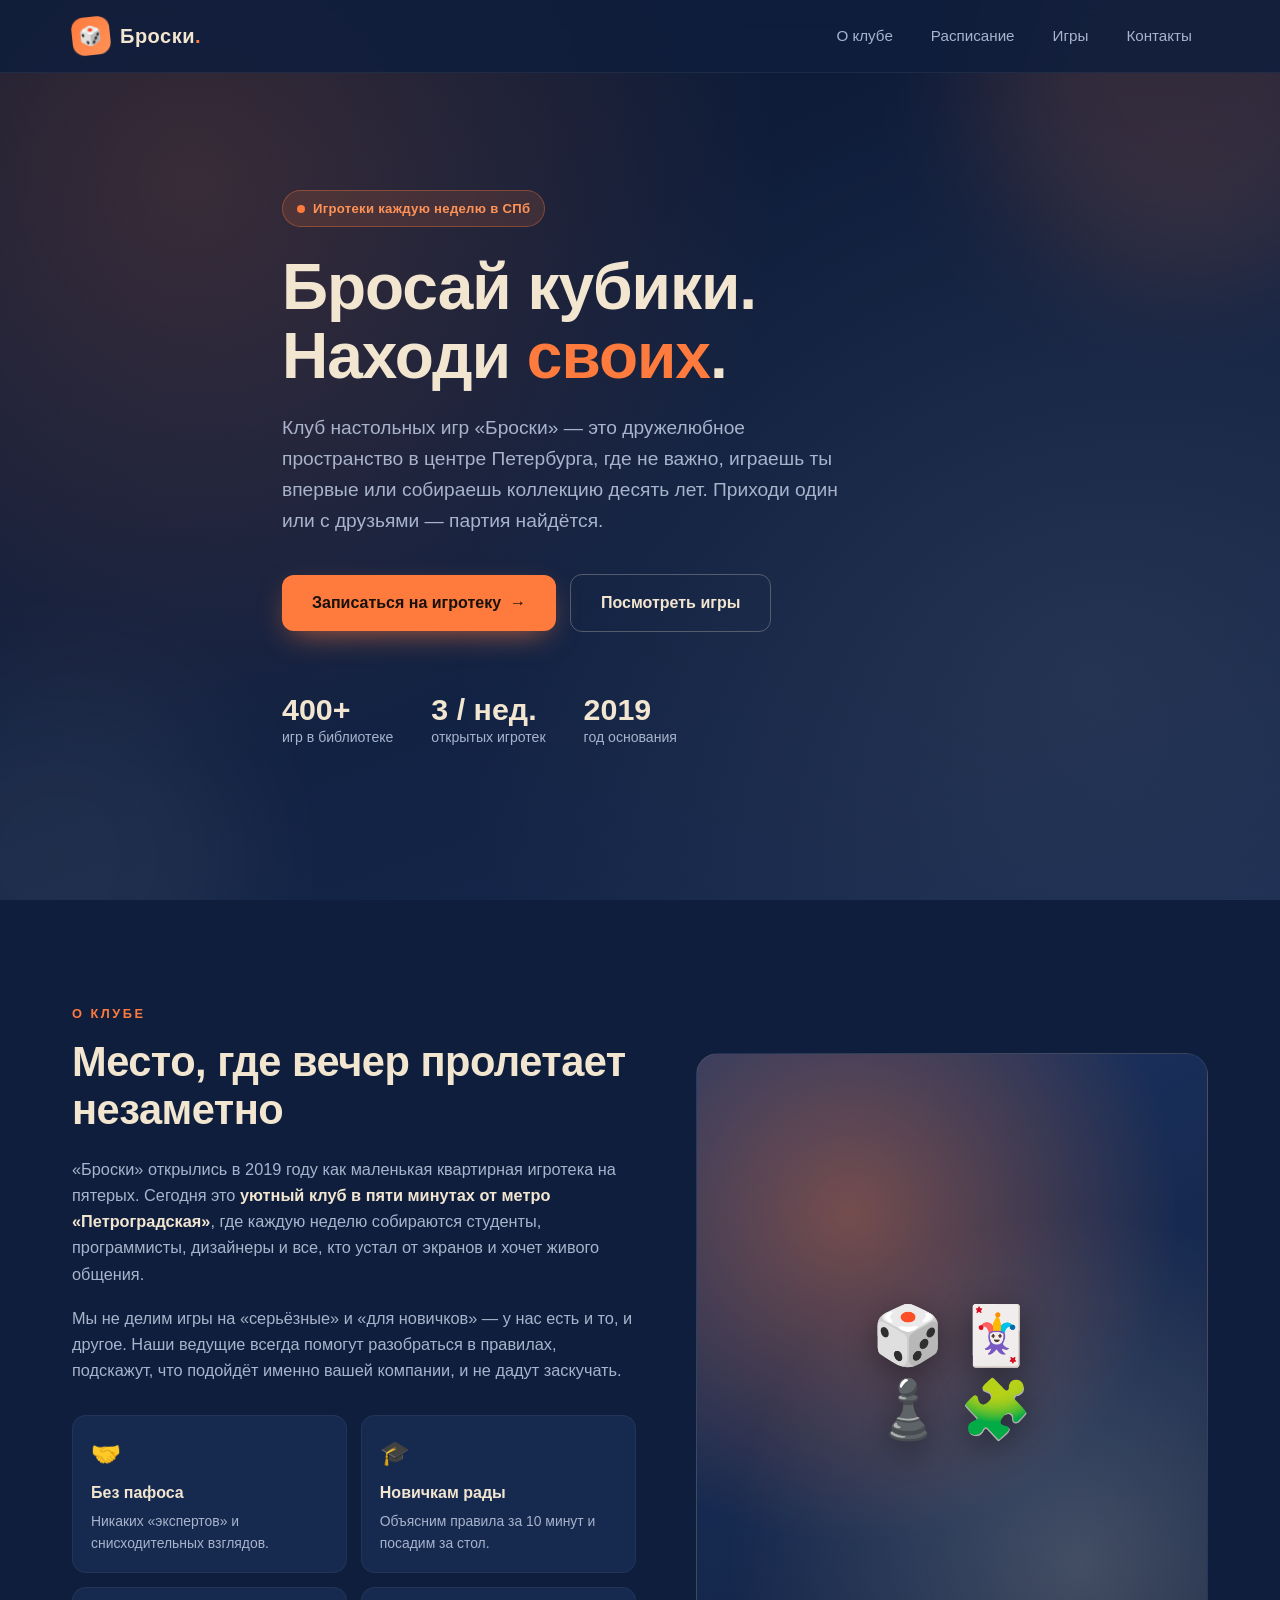
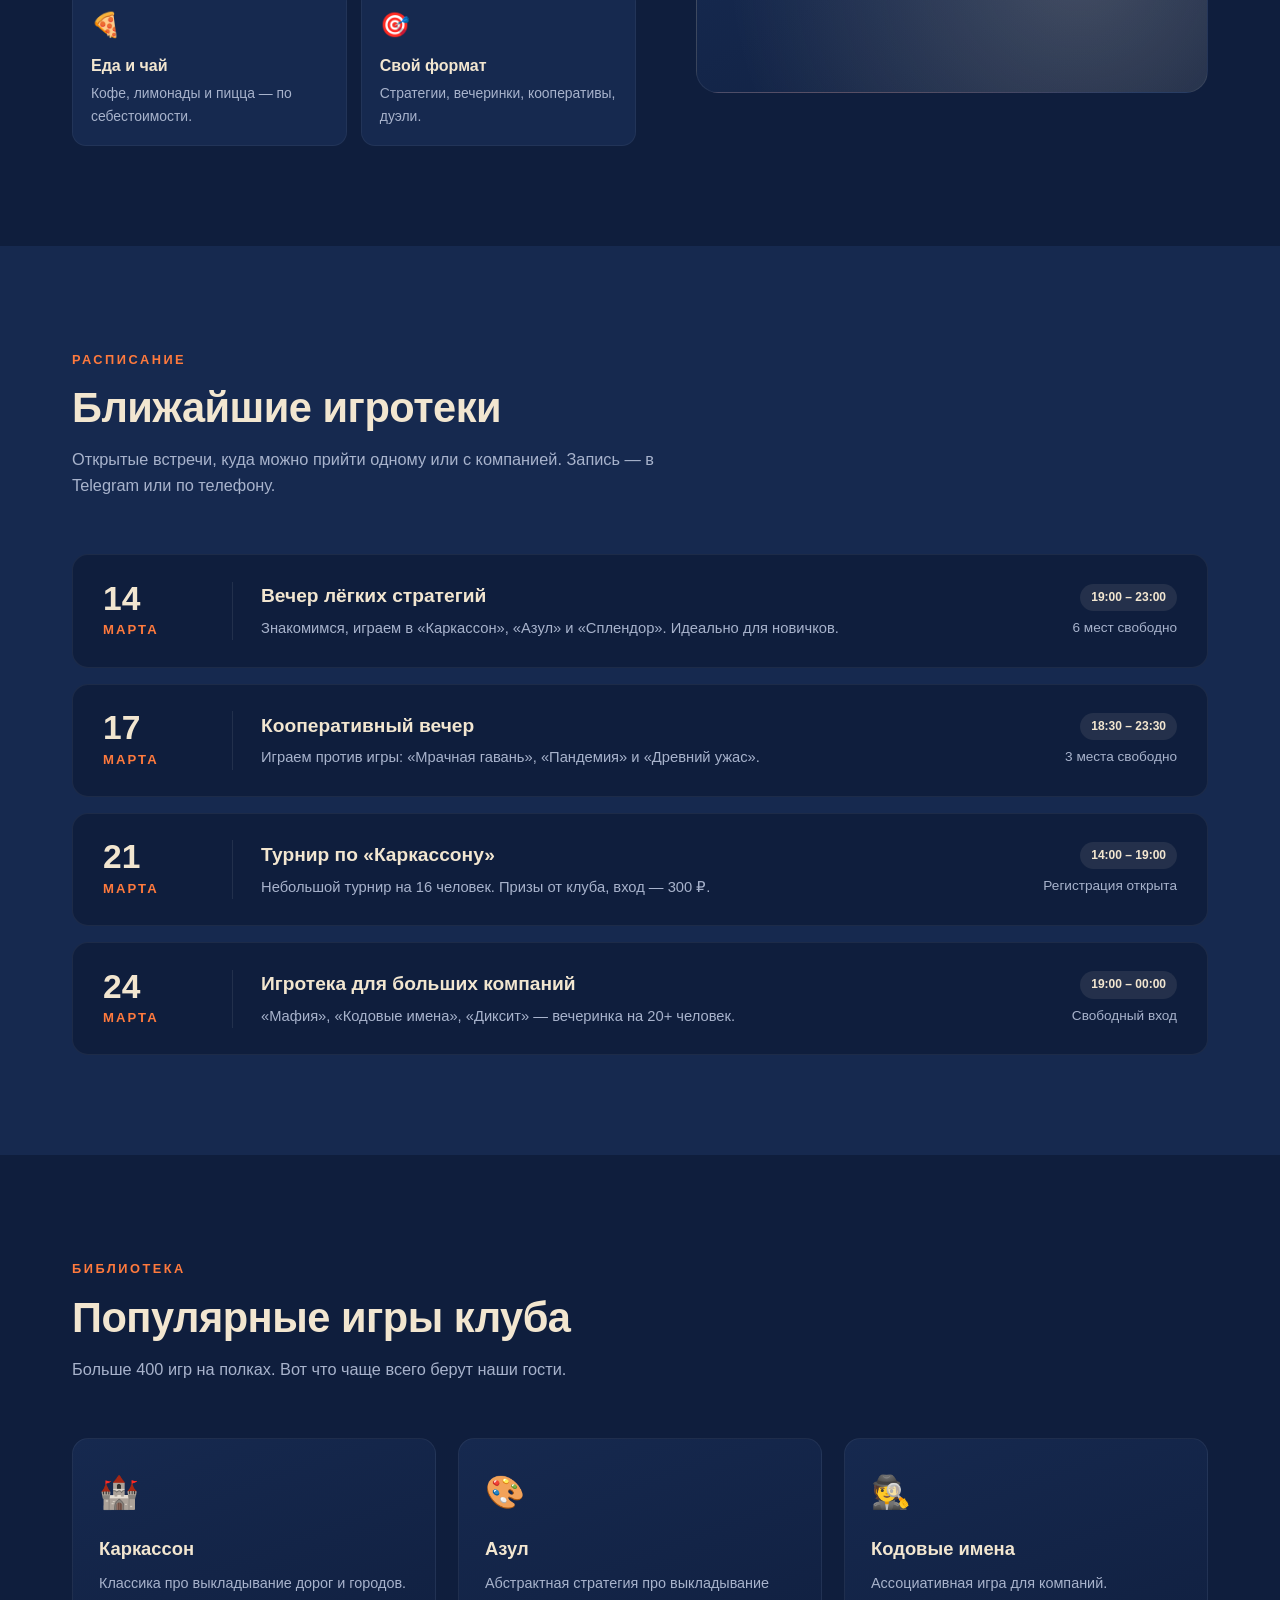
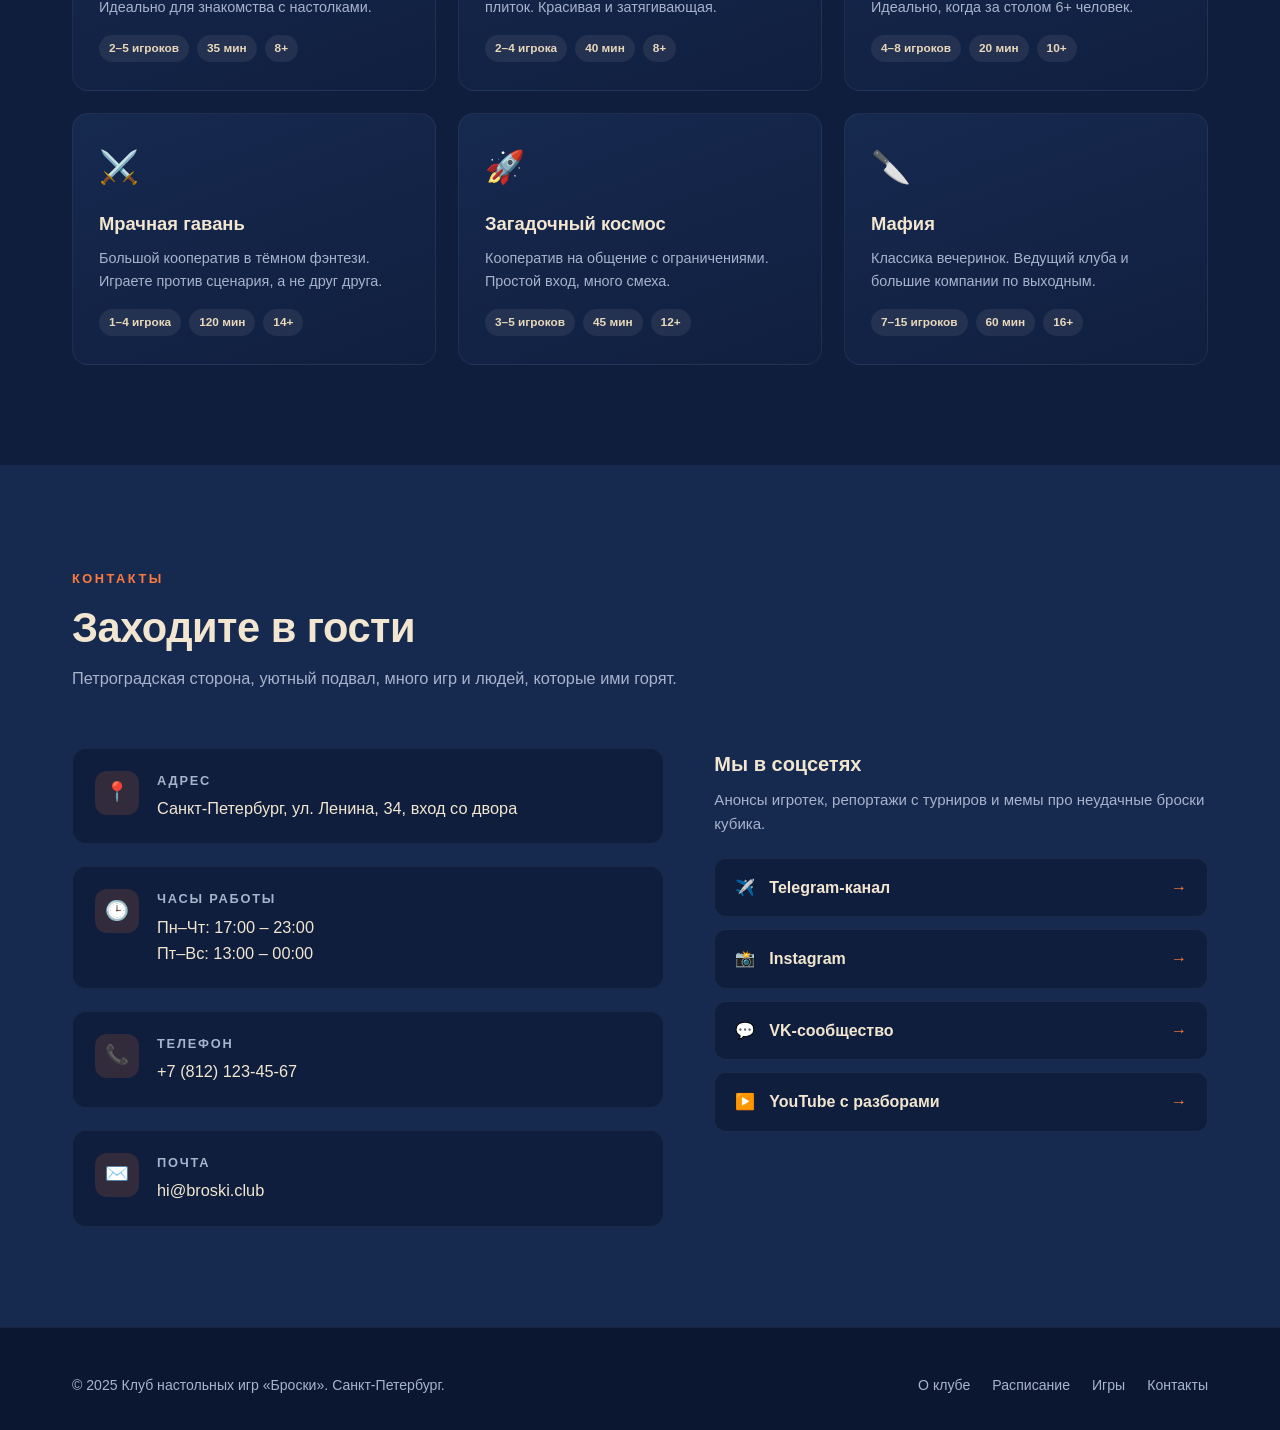
==== index.html @ 831e082e "main" ====
<!DOCTYPE html>
<html lang="ru">
<head>
<meta charset="UTF-8">
<meta name="viewport" content="width=device-width, initial-scale=1.0">
<title>Броски — клуб настольных игр в Санкт-Петербурге</title>
<style>
  /* ============ ПЕРЕМЕННЫЕ И БАЗА ============ */
  :root {
    --navy: #0f1e3d;
    --navy-2: #16294f;
    --navy-3: #1d3563;
    --sand: #f2e6d0;
    --sand-2: #e8d8bb;
    --orange: #ff7a3d;
    --orange-2: #ff9257;
    --text: #e8eefc;
    --text-dim: #a8b3cc;
    --radius: 16px;
    --max: 1180px;
  }

  * { box-sizing: border-box; margin: 0; padding: 0; }

  html { scroll-behavior: smooth; scroll-padding-top: 80px; }

  body {
    font-family: -apple-system, BlinkMacSystemFont, "Segoe UI", Roboto, "Helvetica Neue", Arial, sans-serif;
    background: var(--navy);
    color: var(--text);
    line-height: 1.6;
    -webkit-font-smoothing: antialiased;
    overflow-x: hidden;
  }

  img, svg { max-width: 100%; display: block; }

  a { color: inherit; text-decoration: none; }

  ul { list-style: none; }

  .container {
    width: 100%;
    max-width: var(--max);
    margin: 0 auto;
    padding: 0 22px;
  }

  /* ============ HEADER ============ */
  header.site-header {
    position: fixed;
    top: 0; left: 0; right: 0;
    z-index: 100;
    background: rgba(15, 30, 61, 0.85);
    backdrop-filter: blur(14px);
    -webkit-backdrop-filter: blur(14px);
    border-bottom: 1px solid rgba(255, 255, 255, 0.06);
  }

  .nav-wrap {
    display: flex;
    align-items: center;
    justify-content: space-between;
    height: 72px;
  }

  .logo {
    display: flex;
    align-items: center;
    gap: 10px;
    font-weight: 800;
    font-size: 1.25rem;
    letter-spacing: 0.5px;
  }

  .logo-mark {
    width: 38px; height: 38px;
    display: grid;
    place-items: center;
    border-radius: 12px;
    background: linear-gradient(135deg, var(--orange), var(--orange-2));
    color: var(--navy);
    font-size: 1.15rem;
    font-weight: 900;
    transform: rotate(-6deg);
    transition: transform .3s ease;
  }

  .logo:hover .logo-mark { transform: rotate(6deg) scale(1.05); }

  .logo-text { color: var(--sand); }
  .logo-text span { color: var(--orange); }

  nav.main-nav ul {
    display: flex;
    gap: 6px;
    align-items: center;
  }

  nav.main-nav a {
    display: inline-block;
    padding: 9px 16px;
    border-radius: 10px;
    font-size: 0.95rem;
    color: var(--text-dim);
    font-weight: 500;
    transition: color .25s, background .25s;
  }

  nav.main-nav a:hover {
    color: var(--sand);
    background: rgba(255, 255, 255, 0.06);
  }

  /* ============ HERO ============ */
  .hero {
    position: relative;
    min-height: 100vh;
    display: flex;
    align-items: center;
    padding: 120px 0 80px;
    overflow: hidden;
    background:
      radial-gradient(circle at 15% 20%, rgba(255, 122, 61, 0.18), transparent 45%),
      radial-gradient(circle at 85% 75%, rgba(242, 230, 208, 0.08), transparent 50%),
      linear-gradient(160deg, #0c1832 0%, #0f1e3d 45%, #16294f 100%);
  }

  .hero::before,
  .hero::after {
    content: "";
    position: absolute;
    border-radius: 50%;
    filter: blur(60px);
    opacity: 0.35;
    pointer-events: none;
  }
  .hero::before {
    width: 420px; height: 420px;
    background: var(--orange);
    top: -140px; right: -120px;
    opacity: 0.14;
  }
  .hero::after {
    width: 360px; height: 360px;
    background: var(--sand);
    bottom: -140px; left: -120px;
    opacity: 0.06;
  }

  .hero-inner {
    position: relative;
    z-index: 2;
    max-width: 760px;
  }

  .badge {
    display: inline-flex;
    align-items: center;
    gap: 8px;
    padding: 7px 14px;
    border-radius: 999px;
    background: rgba(255, 122, 61, 0.14);
    border: 1px solid rgba(255, 122, 61, 0.35);
    color: var(--orange-2);
    font-size: 0.82rem;
    font-weight: 600;
    letter-spacing: 0.3px;
    margin-bottom: 26px;
  }

  .badge .dot {
    width: 8px; height: 8px;
    border-radius: 50%;
    background: var(--orange);
    animation: pulse 2s infinite ease-in-out;
  }

  @keyframes pulse {
    0%, 100% { transform: scale(1); opacity: 1; }
    50% { transform: scale(1.5); opacity: 0.5; }
  }

  .hero h1 {
    font-size: clamp(2.1rem, 6vw, 4rem);
    line-height: 1.08;
    letter-spacing: -1px;
    font-weight: 800;
    color: var(--sand);
    margin-bottom: 22px;
  }

  .hero h1 .accent {
    color: var(--orange);
    position: relative;
    white-space: nowrap;
  }

  .hero p.lead {
    font-size: clamp(1rem, 2.2vw, 1.2rem);
    color: var(--text-dim);
    max-width: 560px;
    margin-bottom: 38px;
  }

  .hero-actions {
    display: flex;
    flex-wrap: wrap;
    gap: 14px;
    align-items: center;
  }

  .btn {
    display: inline-flex;
    align-items: center;
    gap: 9px;
    padding: 15px 30px;
    border-radius: 12px;
    font-weight: 700;
    font-size: 1rem;
    cursor: pointer;
    border: none;
    transition: transform .25s ease, box-shadow .25s ease, background .25s ease, color .25s ease;
    will-change: transform;
  }

  .btn-primary {
    background: var(--orange);
    color: #17110a;
    box-shadow: 0 10px 30px -10px rgba(255, 122, 61, 0.7);
  }

  .btn-primary:hover {
    background: var(--orange-2);
    transform: translateY(-3px);
    box-shadow: 0 18px 34px -12px rgba(255, 122, 61, 0.85);
  }

  .btn-primary:active { transform: translateY(-1px); }

  .btn-ghost {
    background: transparent;
    color: var(--sand);
    border: 1px solid rgba(242, 230, 208, 0.28);
  }

  .btn-ghost:hover {
    background: rgba(242, 230, 208, 0.1);
    border-color: var(--sand);
    transform: translateY(-3px);
  }

  .hero-stats {
    display: flex;
    flex-wrap: wrap;
    gap: 38px;
    margin-top: 62px;
  }

  .hero-stats .stat b {
    display: block;
    font-size: 1.9rem;
    font-weight: 800;
    color: var(--sand);
    line-height: 1;
  }

  .hero-stats .stat span {
    font-size: 0.88rem;
    color: var(--text-dim);
  }

  /* ============ ОБЩИЕ СЕКЦИИ ============ */
  section { padding: 100px 0; position: relative; }

  .section-head {
    max-width: 640px;
    margin-bottom: 56px;
  }

  .section-tag {
    display: inline-block;
    font-size: 0.8rem;
    letter-spacing: 2.5px;
    text-transform: uppercase;
    color: var(--orange);
    font-weight: 700;
    margin-bottom: 14px;
  }

  .section-head h2 {
    font-size: clamp(1.7rem, 4vw, 2.6rem);
    font-weight: 800;
    letter-spacing: -0.5px;
    color: var(--sand);
    line-height: 1.15;
    margin-bottom: 14px;
  }

  .section-head p {
    color: var(--text-dim);
    font-size: 1.02rem;
  }

  /* ============ О КЛУБЕ ============ */
  .about { background: var(--navy); }

  .about-grid {
    display: grid;
    grid-template-columns: 1.1fr 1fr;
    gap: 60px;
    align-items: center;
  }

  .about-text p {
    color: var(--text-dim);
    margin-bottom: 18px;
    font-size: 1.02rem;
  }

  .about-text p strong { color: var(--sand); font-weight: 700; }

  .values {
    display: grid;
    grid-template-columns: repeat(2, 1fr);
    gap: 14px;
    margin-top: 32px;
  }

  .value {
    padding: 18px;
    border-radius: 14px;
    background: var(--navy-2);
    border: 1px solid rgba(255, 255, 255, 0.05);
    transition: transform .3s ease, border-color .3s ease;
  }

  .value:hover {
    transform: translateY(-4px);
    border-color: rgba(255, 122, 61, 0.4);
  }

  .value .emoji { font-size: 1.5rem; margin-bottom: 8px; }
  .value h3 { font-size: 1rem; color: var(--sand); margin-bottom: 4px; }
  .value p { font-size: 0.87rem; color: var(--text-dim); margin: 0; }

  .about-visual {
    position: relative;
    aspect-ratio: 4 / 5;
    border-radius: 22px;
    background:
      radial-gradient(circle at 30% 25%, rgba(255, 122, 61, 0.4), transparent 55%),
      radial-gradient(circle at 75% 80%, rgba(242, 230, 208, 0.22), transparent 55%),
      linear-gradient(150deg, #1d3563, #0f1e3d);
    border: 1px solid rgba(255, 255, 255, 0.07);
    overflow: hidden;
    display: grid;
    place-items: center;
  }

  .about-visual .dice {
    display: grid;
    grid-template-columns: repeat(2, 1fr);
    gap: 16px;
    font-size: 3.6rem;
    line-height: 1;
  }

  .about-visual .dice span {
    display: block;
    filter: drop-shadow(0 8px 16px rgba(0, 0, 0, 0.4));
    animation: float 4s ease-in-out infinite;
  }
  .about-visual .dice span:nth-child(2) { animation-delay: .6s; }
  .about-visual .dice span:nth-child(3) { animation-delay: 1.2s; }
  .about-visual .dice span:nth-child(4) { animation-delay: 1.8s; }

  @keyframes float {
    0%, 100% { transform: translateY(0) rotate(0deg); }
    50% { transform: translateY(-12px) rotate(6deg); }
  }

  /* ============ РАСПИСАНИЕ ============ */
  .schedule { background: var(--navy-2); }

  .schedule-list {
    display: grid;
    gap: 16px;
  }

  .event {
    display: grid;
    grid-template-columns: 130px 1fr auto;
    gap: 28px;
    align-items: center;
    padding: 26px 30px;
    border-radius: var(--radius);
    background: var(--navy);
    border: 1px solid rgba(255, 255, 255, 0.06);
    transition: transform .3s ease, border-color .3s ease, background .3s ease;
    position: relative;
    overflow: hidden;
  }

  .event::before {
    content: "";
    position: absolute;
    left: 0; top: 0; bottom: 0;
    width: 4px;
    background: var(--orange);
    transform: scaleY(0);
    transform-origin: top;
    transition: transform .35s ease;
  }

  .event:hover {
    transform: translateX(6px);
    border-color: rgba(255, 122, 61, 0.35);
    background: #132445;
  }

  .event:hover::before { transform: scaleY(1); }

  .event-date {
    text-align: left;
    border-right: 1px solid rgba(255, 255, 255, 0.08);
    padding-right: 20px;
  }

  .event-date .day {
    font-size: 2.1rem;
    font-weight: 800;
    color: var(--sand);
    line-height: 1;
  }

  .event-date .month {
    font-size: 0.82rem;
    color: var(--orange);
    text-transform: uppercase;
    letter-spacing: 2px;
    font-weight: 700;
    margin-top: 4px;
  }

  .event-info h3 {
    font-size: 1.2rem;
    color: var(--sand);
    margin-bottom: 5px;
  }

  .event-info p {
    color: var(--text-dim);
    font-size: 0.92rem;
  }

  .event-meta {
    display: flex;
    flex-direction: column;
    gap: 6px;
    align-items: flex-end;
    font-size: 0.85rem;
    color: var(--text-dim);
    white-space: nowrap;
  }

  .event-meta .tag {
    padding: 4px 11px;
    border-radius: 999px;
    background: rgba(242, 230, 208, 0.09);
    color: var(--sand);
    font-size: 0.75rem;
    font-weight: 600;
  }

  /* ============ ИГРЫ ============ */
  .games { background: var(--navy); }

  .games-grid {
    display: grid;
    grid-template-columns: repeat(3, 1fr);
    gap: 22px;
  }

  .game-card {
    padding: 28px 26px;
    border-radius: var(--radius);
    background: linear-gradient(160deg, var(--navy-2), #101f3f);
    border: 1px solid rgba(255, 255, 255, 0.06);
    transition: transform .35s ease, border-color .35s ease, box-shadow .35s ease;
    position: relative;
    overflow: hidden;
  }

  .game-card::after {
    content: "";
    position: absolute;
    top: -50%; right: -50%;
    width: 200px; height: 200px;
    background: radial-gradient(circle, rgba(255, 122, 61, 0.28), transparent 65%);
    opacity: 0;
    transition: opacity .4s ease;
    pointer-events: none;
  }

  .game-card:hover {
    transform: translateY(-8px);
    border-color: rgba(255, 122, 61, 0.35);
    box-shadow: 0 24px 50px -22px rgba(0, 0, 0, 0.75);
  }

  .game-card:hover::after { opacity: 1; }

  .game-icon {
    font-size: 2rem;
    margin-bottom: 16px;
    display: inline-block;
    transition: transform .35s ease;
  }

  .game-card:hover .game-icon { transform: scale(1.15) rotate(-8deg); }

  .game-card h3 {
    font-size: 1.15rem;
    color: var(--sand);
    margin-bottom: 9px;
  }

  .game-card p {
    font-size: 0.9rem;
    color: var(--text-dim);
    margin-bottom: 16px;
  }

  .game-card .meta {
    display: flex;
    gap: 8px;
    flex-wrap: wrap;
    font-size: 0.74rem;
  }

  .game-card .meta span {
    padding: 4px 10px;
    border-radius: 999px;
    background: rgba(242, 230, 208, 0.08);
    color: var(--sand-2);
    font-weight: 600;
  }

  /* ============ КОНТАКТЫ ============ */
  .contacts {
    background: var(--navy-2);
  }

  .contacts-grid {
    display: grid;
    grid-template-columns: 1.2fr 1fr;
    gap: 50px;
  }

  .contact-list {
    display: grid;
    gap: 22px;
  }

  .contact-item {
    display: flex;
    gap: 18px;
    align-items: flex-start;
    padding: 22px;
    border-radius: 14px;
    background: var(--navy);
    border: 1px solid rgba(255, 255, 255, 0.05);
    transition: transform .3s ease, border-color .3s ease;
  }

  .contact-item:hover {
    transform: translateY(-4px);
    border-color: rgba(255, 122, 61, 0.35);
  }

  .contact-icon {
    flex-shrink: 0;
    width: 44px; height: 44px;
    border-radius: 12px;
    display: grid;
    place-items: center;
    background: rgba(255, 122, 61, 0.14);
    color: var(--orange);
    font-size: 1.2rem;
  }

  .contact-item h3 {
    font-size: 0.8rem;
    text-transform: uppercase;
    letter-spacing: 1.8px;
    color: var(--text-dim);
    margin-bottom: 4px;
    font-weight: 700;
  }

  .contact-item p, .contact-item a {
    color: var(--sand);
    font-size: 1.02rem;
    font-weight: 500;
    transition: color .25s;
  }

  .contact-item a:hover { color: var(--orange); }

  .socials h3 {
    font-size: 1.25rem;
    color: var(--sand);
    margin-bottom: 8px;
  }

  .socials > p {
    color: var(--text-dim);
    font-size: 0.94rem;
    margin-bottom: 22px;
  }

  .social-links {
    display: grid;
    gap: 12px;
  }

  .social-link {
    display: flex;
    align-items: center;
    gap: 14px;
    padding: 16px 20px;
    border-radius: 12px;
    background: var(--navy);
    border: 1px solid rgba(255, 255, 255, 0.06);
    font-weight: 600;
    color: var(--sand);
    transition: transform .25s ease, border-color .25s ease, background .25s ease;
  }

  .social-link .arrow {
    margin-left: auto;
    color: var(--orange);
    transition: transform .25s ease;
  }

  .social-link:hover {
    background: var(--navy-3);
    border-color: rgba(255, 122, 61, 0.4);
    transform: translateX(5px);
  }

  .social-link:hover .arrow { transform: translateX(4px); }

  /* ============ FOOTER ============ */
  footer.site-footer {
    background: #0b1730;
    border-top: 1px solid rgba(255, 255, 255, 0.06);
    padding: 46px 0 34px;
  }

  .footer-inner {
    display: flex;
    flex-wrap: wrap;
    gap: 26px;
    align-items: center;
    justify-content: space-between;
  }

  .footer-inner p {
    color: var(--text-dim);
    font-size: 0.88rem;
  }

  .footer-links {
    display: flex;
    gap: 22px;
    flex-wrap: wrap;
  }

  .footer-links a {
    color: var(--text-dim);
    font-size: 0.88rem;
    transition: color .25s;
  }

  .footer-links a:hover { color: var(--orange); }

  /* ============ ВИДИМЫЙ ФОКУС ДЛЯ КЛАВИАТУРЫ ============ */
  a:focus-visible,
  button:focus-visible {
    outline: 3px solid var(--orange);
    outline-offset: 3px;
  }

  .btn-primary:focus-visible {
    outline: none;
    box-shadow:
      0 0 0 3px var(--navy),
      0 0 0 6px var(--sand),
      0 10px 30px -10px rgba(255, 122, 61, 0.7);
  }

  .btn-primary:focus-visible:hover {
    box-shadow:
      0 0 0 3px var(--navy),
      0 0 0 6px var(--sand),
      0 18px 34px -12px rgba(255, 122, 61, 0.85);
  }

  /* ============ АДАПТИВ ============ */
  @media (max-width: 900px) {
    .about-grid { grid-template-columns: 1fr; gap: 40px; }
    .about-visual { aspect-ratio: 16 / 10; }
    .contacts-grid { grid-template-columns: 1fr; gap: 40px; }
    .games-grid { grid-template-columns: repeat(2, 1fr); }
    .event { grid-template-columns: 100px 1fr; }
    .event-meta {
      grid-column: 1 / -1;
      flex-direction: row;
      align-items: center;
      justify-content: flex-start;
      padding-top: 8px;
      border-top: 1px solid rgba(255,255,255,0.06);
      margin-top: 6px;
    }
  }

  @media (max-width: 720px) {
    html { scroll-padding-top: 70px; }

    .nav-wrap { height: 64px; }
    .logo { font-size: 1.1rem; }
    .logo-mark { width: 34px; height: 34px; font-size: 1rem; }

    nav.main-nav {
      position: fixed;
      top: 64px; left: 0; right: 0;
      background: rgba(15, 30, 61, 0.98);
      backdrop-filter: blur(14px);
      border-bottom: 1px solid rgba(255, 255, 255, 0.08);
      max-height: 0;
      overflow: hidden;
      visibility: hidden;
      transition: max-height .35s ease, visibility 0s linear .35s;
    }

    nav.main-nav.open {
      max-height: 320px;
      visibility: visible;
      transition: max-height .35s ease, visibility 0s;
    }

    nav.main-nav ul {
      flex-direction: column;
      align-items: stretch;
      padding: 12px 18px 20px;
      gap: 4px;
    }

    nav.main-nav a {
      padding: 13px 16px;
      font-size: 1rem;
    }

    .burger {
      display: flex;
      flex-direction: column;
      gap: 5px;
      width: 42px; height: 42px;
      align-items: center;
      justify-content: center;
      border-radius: 10px;
      background: rgba(255, 255, 255, 0.06);
      cursor: pointer;
      border: none;
      padding: 0;
    }

    .burger span {
      display: block;
      width: 20px; height: 2px;
      background: var(--sand);
      border-radius: 2px;
      transition: transform .3s ease, opacity .3s ease;
    }

    .burger.active span:nth-child(1) { transform: translateY(7px) rotate(45deg); }
    .burger.active span:nth-child(2) { opacity: 0; }
    .burger.active span:nth-child(3) { transform: translateY(-7px) rotate(-45deg); }

    .hero { padding: 100px 0 60px; min-height: auto; }
    .hero-stats { gap: 26px; margin-top: 46px; }
    .hero-stats .stat b { font-size: 1.5rem; }

    section { padding: 70px 0; }

    .games-grid { grid-template-columns: 1fr; }

    .values { grid-template-columns: 1fr; }

    .event {
      grid-template-columns: 1fr;
      gap: 14px;
      padding: 22px;
    }
    .event-date {
      border-right: none;
      border-bottom: 1px solid rgba(255,255,255,0.08);
      padding: 0 0 12px;
      display: flex;
      align-items: baseline;
      gap: 10px;
    }
    .event-date .month { margin-top: 0; }

    .btn { padding: 14px 24px; font-size: 0.95rem; width: 100%; justify-content: center; }
    .hero-actions { flex-direction: column; align-items: stretch; }

    .footer-inner { flex-direction: column; align-items: flex-start; }
  }

  @media (min-width: 721px) {
    .burger { display: none; }
  }

  @media (max-width: 420px) {
    .about-visual .dice { font-size: 2.6rem; gap: 10px; }
  }

  /* Уважение к настройкам пользователя */
  @media (prefers-reduced-motion: reduce) {
    html { scroll-behavior: auto; }
    * { animation: none !important; transition: none !important; }
  }
</style>
</head>
<body>

<!-- ============ HEADER ============ -->
<header class="site-header">
  <div class="container nav-wrap">
    <a href="#top" class="logo" aria-label="Броски — на главную">
      <span class="logo-mark" aria-hidden="true">🎲</span>
      <span class="logo-text">Броски<span>.</span></span>
    </a>

    <nav class="main-nav" id="mainNav" aria-label="Основная навигация" aria-hidden="false">
      <ul>
        <li><a href="#about">О клубе</a></li>
        <li><a href="#schedule">Расписание</a></li>
        <li><a href="#games">Игры</a></li>
        <li><a href="#contacts">Контакты</a></li>
      </ul>
    </nav>

    <button class="burger" id="burger" aria-label="Открыть меню" aria-expanded="false" aria-controls="mainNav">
      <span></span><span></span><span></span>
    </button>
  </div>
</header>

<main id="top">

  <!-- ============ HERO ============ -->
  <section class="hero">
    <div class="container hero-inner">
      <span class="badge">
        <span class="dot" aria-hidden="true"></span>
        Игротеки каждую неделю в СПб
      </span>

      <h1>Бросай кубики. <br>Находи <span class="accent">своих</span>.</h1>

      <p class="lead">
        Клуб настольных игр «Броски» — это дружелюбное пространство в центре Петербурга,
        где не важно, играешь ты впервые или собираешь коллекцию десять лет.
        Приходи один или с друзьями — партия найдётся.
      </p>

      <div class="hero-actions">
        <a href="#schedule" class="btn btn-primary">
          Записаться на игротеку
          <span aria-hidden="true">→</span>
        </a>
        <a href="#games" class="btn btn-ghost">Посмотреть игры</a>
      </div>

      <div class="hero-stats">
        <div class="stat">
          <b>400+</b>
          <span>игр в библиотеке</span>
        </div>
        <div class="stat">
          <b>3 / нед.</b>
          <span>открытых игротек</span>
        </div>
        <div class="stat">
          <b>2019</b>
          <span>год основания</span>
        </div>
      </div>
    </div>
  </section>

  <!-- ============ О КЛУБЕ ============ -->
  <section class="about" id="about">
    <div class="container">
      <div class="about-grid">
        <div class="about-text">
          <div class="section-head" style="margin-bottom: 22px;">
            <span class="section-tag">О клубе</span>
            <h2>Место, где вечер пролетает незаметно</h2>
          </div>

          <p>
            «Броски» открылись в 2019 году как маленькая квартирная игротека на пятерых.
            Сегодня это <strong>уютный клуб в пяти минутах от метро «Петроградская»</strong>,
            где каждую неделю собираются студенты, программисты, дизайнеры и все, кто
            устал от экранов и хочет живого общения.
          </p>
          <p>
            Мы не делим игры на «серьёзные» и «для новичков» — у нас есть и то, и другое.
            Наши ведущие всегда помогут разобраться в правилах, подскажут, что подойдёт
            именно вашей компании, и не дадут заскучать.
          </p>

          <div class="values">
            <div class="value">
              <div class="emoji" aria-hidden="true">🤝</div>
              <h3>Без пафоса</h3>
              <p>Никаких «экспертов» и снисходительных взглядов.</p>
            </div>
            <div class="value">
              <div class="emoji" aria-hidden="true">🎓</div>
              <h3>Новичкам рады</h3>
              <p>Объясним правила за 10 минут и посадим за стол.</p>
            </div>
            <div class="value">
              <div class="emoji" aria-hidden="true">🍕</div>
              <h3>Еда и чай</h3>
              <p>Кофе, лимонады и пицца — по себестоимости.</p>
            </div>
            <div class="value">
              <div class="emoji" aria-hidden="true">🎯</div>
              <h3>Свой формат</h3>
              <p>Стратегии, вечеринки, кооперативы, дуэли.</p>
            </div>
          </div>
        </div>

        <div class="about-visual" aria-hidden="true">
          <div class="dice">
            <span>🎲</span>
            <span>🃏</span>
            <span>♟️</span>
            <span>🧩</span>
          </div>
        </div>
      </div>
    </div>
  </section>

  <!-- ============ РАСПИСАНИЕ ============ -->
  <section class="schedule" id="schedule">
    <div class="container">
      <div class="section-head">
        <span class="section-tag">Расписание</span>
        <h2>Ближайшие игротеки</h2>
        <p>Открытые встречи, куда можно прийти одному или с компанией. Запись — в Telegram или по телефону.</p>
      </div>

      <div class="schedule-list">
        <article class="event">
          <div class="event-date">
            <div class="day">14</div>
            <div class="month">Марта</div>
          </div>
          <div class="event-info">
            <h3>Вечер лёгких стратегий</h3>
            <p>Знакомимся, играем в «Каркассон», «Азул» и «Сплендор». Идеально для новичков.</p>
          </div>
          <div class="event-meta">
            <span class="tag">19:00 – 23:00</span>
            <span>6 мест свободно</span>
          </div>
        </article>

        <article class="event">
          <div class="event-date">
            <div class="day">17</div>
            <div class="month">Марта</div>
          </div>
          <div class="event-info">
            <h3>Кооперативный вечер</h3>
            <p>Играем против игры: «Мрачная гавань», «Пандемия» и «Древний ужас».</p>
          </div>
          <div class="event-meta">
            <span class="tag">18:30 – 23:30</span>
            <span>3 места свободно</span>
          </div>
        </article>

        <article class="event">
          <div class="event-date">
            <div class="day">21</div>
            <div class="month">Марта</div>
          </div>
          <div class="event-info">
            <h3>Турнир по «Каркассону»</h3>
            <p>Небольшой турнир на 16 человек. Призы от клуба, вход — 300 ₽.</p>
          </div>
          <div class="event-meta">
            <span class="tag">14:00 – 19:00</span>
            <span>Регистрация открыта</span>
          </div>
        </article>

        <article class="event">
          <div class="event-date">
            <div class="day">24</div>
            <div class="month">Марта</div>
          </div>
          <div class="event-info">
            <h3>Игротека для больших компаний</h3>
            <p>«Мафия», «Кодовые имена», «Диксит» — вечеринка на 20+ человек.</p>
          </div>
          <div class="event-meta">
            <span class="tag">19:00 – 00:00</span>
            <span>Свободный вход</span>
          </div>
        </article>
      </div>
    </div>
  </section>

  <!-- ============ ИГРЫ ============ -->
  <section class="games" id="games">
    <div class="container">
      <div class="section-head">
        <span class="section-tag">Библиотека</span>
        <h2>Популярные игры клуба</h2>
        <p>Больше 400 игр на полках. Вот что чаще всего берут наши гости.</p>
      </div>

      <div class="games-grid">
        <article class="game-card">
          <span class="game-icon" aria-hidden="true">🏰</span>
          <h3>Каркассон</h3>
          <p>Классика про выкладывание дорог и городов. Идеально для знакомства с настолками.</p>
          <div class="meta"><span>2–5 игроков</span><span>35 мин</span><span>8+</span></div>
        </article>

        <article class="game-card">
          <span class="game-icon" aria-hidden="true">🎨</span>
          <h3>Азул</h3>
          <p>Абстрактная стратегия про выкладывание плиток. Красивая и затягивающая.</p>
          <div class="meta"><span>2–4 игрока</span><span>40 мин</span><span>8+</span></div>
        </article>

        <article class="game-card">
          <span class="game-icon" aria-hidden="true">🕵️</span>
          <h3>Кодовые имена</h3>
          <p>Ассоциативная игра для компаний. Идеально, когда за столом 6+ человек.</p>
          <div class="meta"><span>4–8 игроков</span><span>20 мин</span><span>10+</span></div>
        </article>

        <article class="game-card">
          <span class="game-icon" aria-hidden="true">⚔️</span>
          <h3>Мрачная гавань</h3>
          <p>Большой кооператив в тёмном фэнтези. Играете против сценария, а не друг друга.</p>
          <div class="meta"><span>1–4 игрока</span><span>120 мин</span><span>14+</span></div>
        </article>

        <article class="game-card">
          <span class="game-icon" aria-hidden="true">🚀</span>
          <h3>Загадочный космос</h3>
          <p>Кооператив на общение с ограничениями. Простой вход, много смеха.</p>
          <div class="meta"><span>3–5 игроков</span><span>45 мин</span><span>12+</span></div>
        </article>

        <article class="game-card">
          <span class="game-icon" aria-hidden="true">🔪</span>
          <h3>Мафия</h3>
          <p>Классика вечеринок. Ведущий клуба и большие компании по выходным.</p>
          <div class="meta"><span>7–15 игроков</span><span>60 мин</span><span>16+</span></div>
        </article>
      </div>
    </div>
  </section>

  <!-- ============ КОНТАКТЫ ============ -->
  <section class="contacts" id="contacts">
    <div class="container">
      <div class="section-head">
        <span class="section-tag">Контакты</span>
        <h2>Заходите в гости</h2>
        <p>Петроградская сторона, уютный подвал, много игр и людей, которые ими горят.</p>
      </div>

      <div class="contacts-grid">
        <div class="contact-list">
          <div class="contact-item">
            <div class="contact-icon" aria-hidden="true">📍</div>
            <div>
              <h3>Адрес</h3>
              <p>Санкт-Петербург, ул. Ленина, 34, вход со двора</p>
            </div>
          </div>

          <div class="contact-item">
            <div class="contact-icon" aria-hidden="true">🕒</div>
            <div>
              <h3>Часы работы</h3>
              <p>Пн–Чт: 17:00 – 23:00<br>Пт–Вс: 13:00 – 00:00</p>
            </div>
          </div>

          <div class="contact-item">
            <div class="contact-icon" aria-hidden="true">📞</div>
            <div>
              <h3>Телефон</h3>
              <a href="tel:+78121234567">+7 (812) 123-45-67</a>
            </div>
          </div>

          <div class="contact-item">
            <div class="contact-icon" aria-hidden="true">✉️</div>
            <div>
              <h3>Почта</h3>
              <a href="mailto:hi@broski.club">hi@broski.club</a>
            </div>
          </div>
        </div>

        <div class="socials">
          <h3>Мы в соцсетях</h3>
          <p>Анонсы игротек, репортажи с турниров и мемы про неудачные броски кубика.</p>

          <div class="social-links">
            <a href="#" class="social-link">
              <span aria-hidden="true">✈️</span> Telegram-канал
              <span class="arrow" aria-hidden="true">→</span>
            </a>
            <a href="#" class="social-link">
              <span aria-hidden="true">📸</span> Instagram
              <span class="arrow" aria-hidden="true">→</span>
            </a>
            <a href="#" class="social-link">
              <span aria-hidden="true">💬</span> VK-сообщество
              <span class="arrow" aria-hidden="true">→</span>
            </a>
            <a href="#" class="social-link">
              <span aria-hidden="true">▶️</span> YouTube с разборами
              <span class="arrow" aria-hidden="true">→</span>
            </a>
          </div>
        </div>
      </div>
    </div>
  </section>

</main>

<!-- ============ FOOTER ============ -->
<footer class="site-footer">
  <div class="container footer-inner">
    <p>© 2025 Клуб настольных игр «Броски». Санкт-Петербург.</p>
    <nav class="footer-links" aria-label="Подвал">
      <a href="#about">О клубе</a>
      <a href="#schedule">Расписание</a>
      <a href="#games">Игры</a>
      <a href="#contacts">Контакты</a>
    </nav>
  </div>
</footer>

<script>
  // Мобильное меню
  const burger = document.getElementById('burger');
  const nav = document.getElementById('mainNav');

  // Следим за мобильной шириной, чтобы синхронизировать состояние меню
  const mobileQuery = window.matchMedia('(max-width: 720px)');

  function syncMenuState() {
    const isMobile = mobileQuery.matches;
    const isOpen = nav.classList.contains('open');

    // Закрытое мобильное меню скрываем от скринридеров
    // (визуально и из фокуса его исключает CSS через visibility)
    nav.setAttribute('aria-hidden', String(isMobile && !isOpen));

    // На десктопе меню видно всегда — сбрасываем «открытое» состояние
    if (!isMobile && isOpen) {
      nav.classList.remove('open');
      burger.classList.remove('active');
      burger.setAttribute('aria-expanded', 'false');
      burger.setAttribute('aria-label', 'Открыть меню');
    }
  }

  burger.addEventListener('click', () => {
    const isOpen = nav.classList.toggle('open');
    burger.classList.toggle('active', isOpen);
    burger.setAttribute('aria-expanded', isOpen ? 'true' : 'false');
    burger.setAttribute('aria-label', isOpen ? 'Закрыть меню' : 'Открыть меню');
    syncMenuState();
  });

  // Закрывать меню при клике по ссылке
  nav.querySelectorAll('a').forEach(link => {
    link.addEventListener('click', () => {
      nav.classList.remove('open');
      burger.classList.remove('active');
      burger.setAttribute('aria-expanded', 'false');
      burger.setAttribute('aria-label', 'Открыть меню');
      syncMenuState();
    });
  });

  // Инициализация и реакция на изменение ширины окна
  syncMenuState();
  mobileQuery.addEventListener('change', syncMenuState);
</script>

</body>
</html>
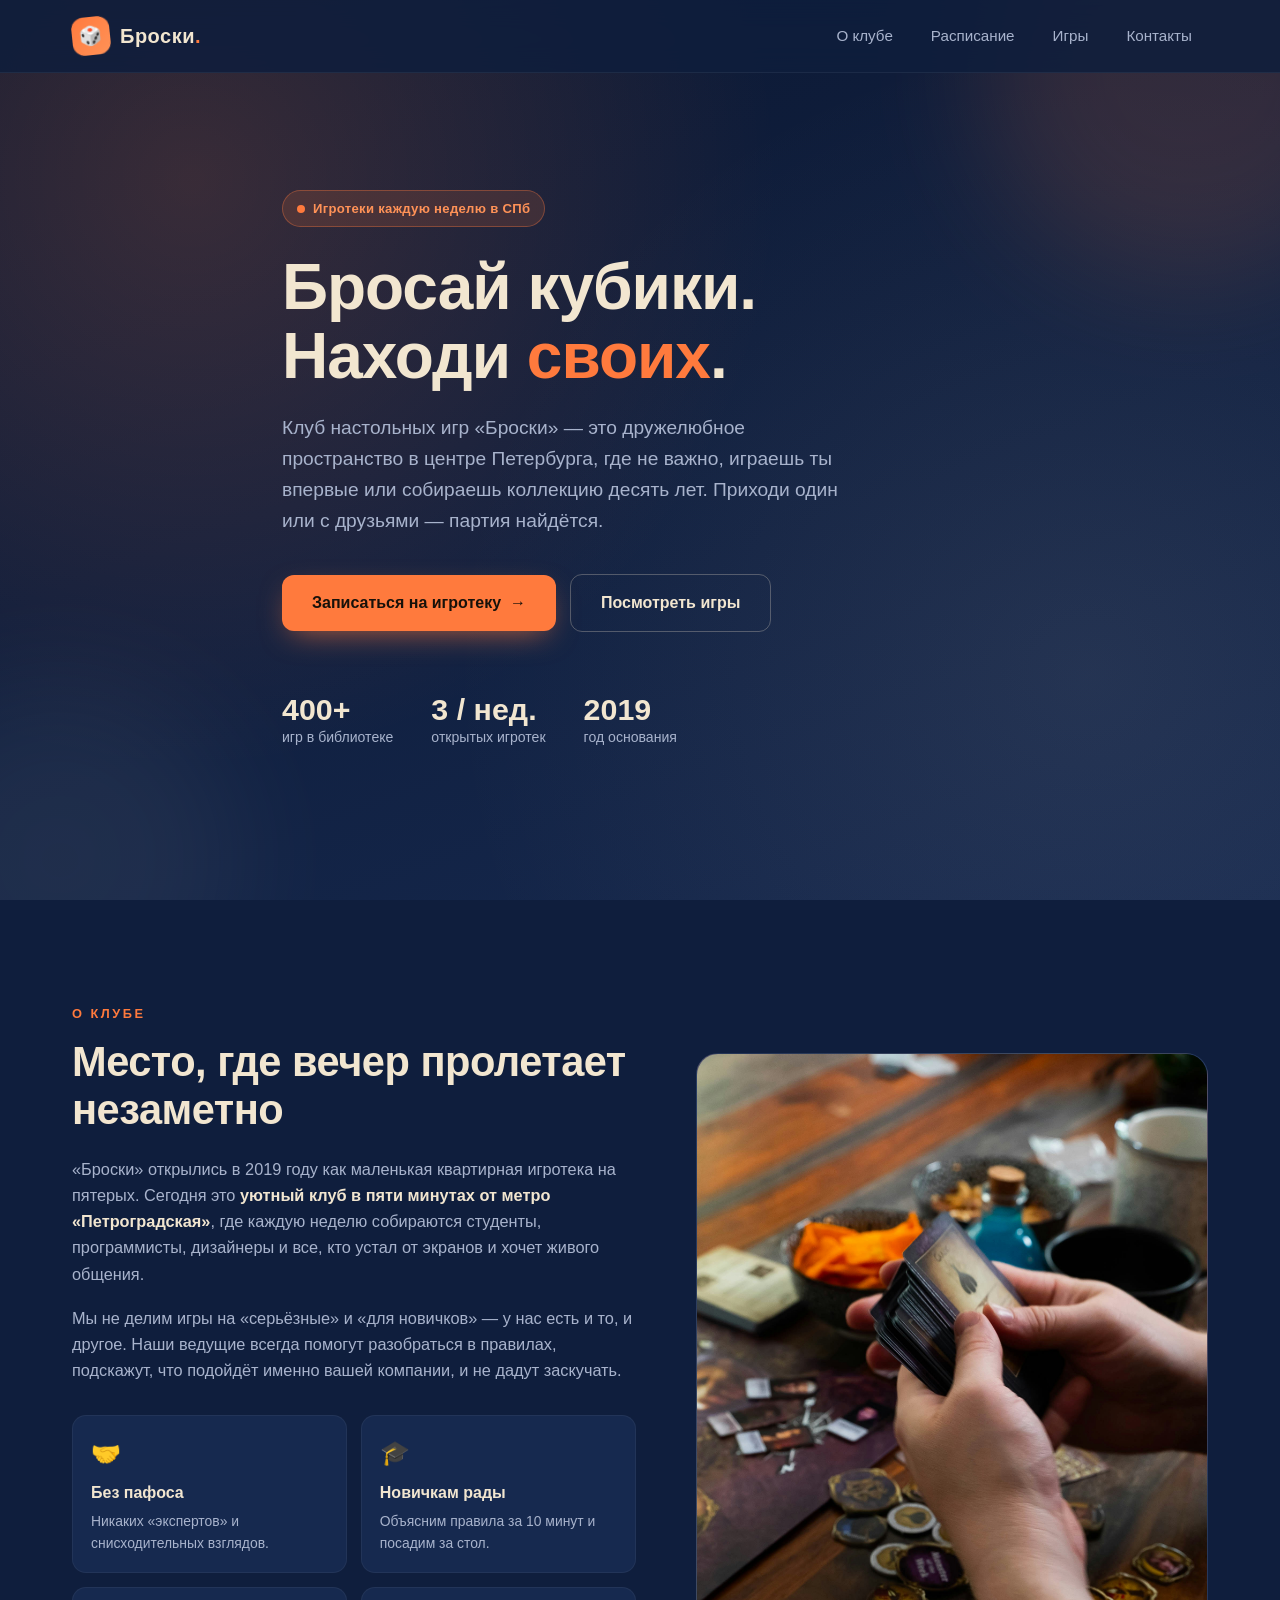
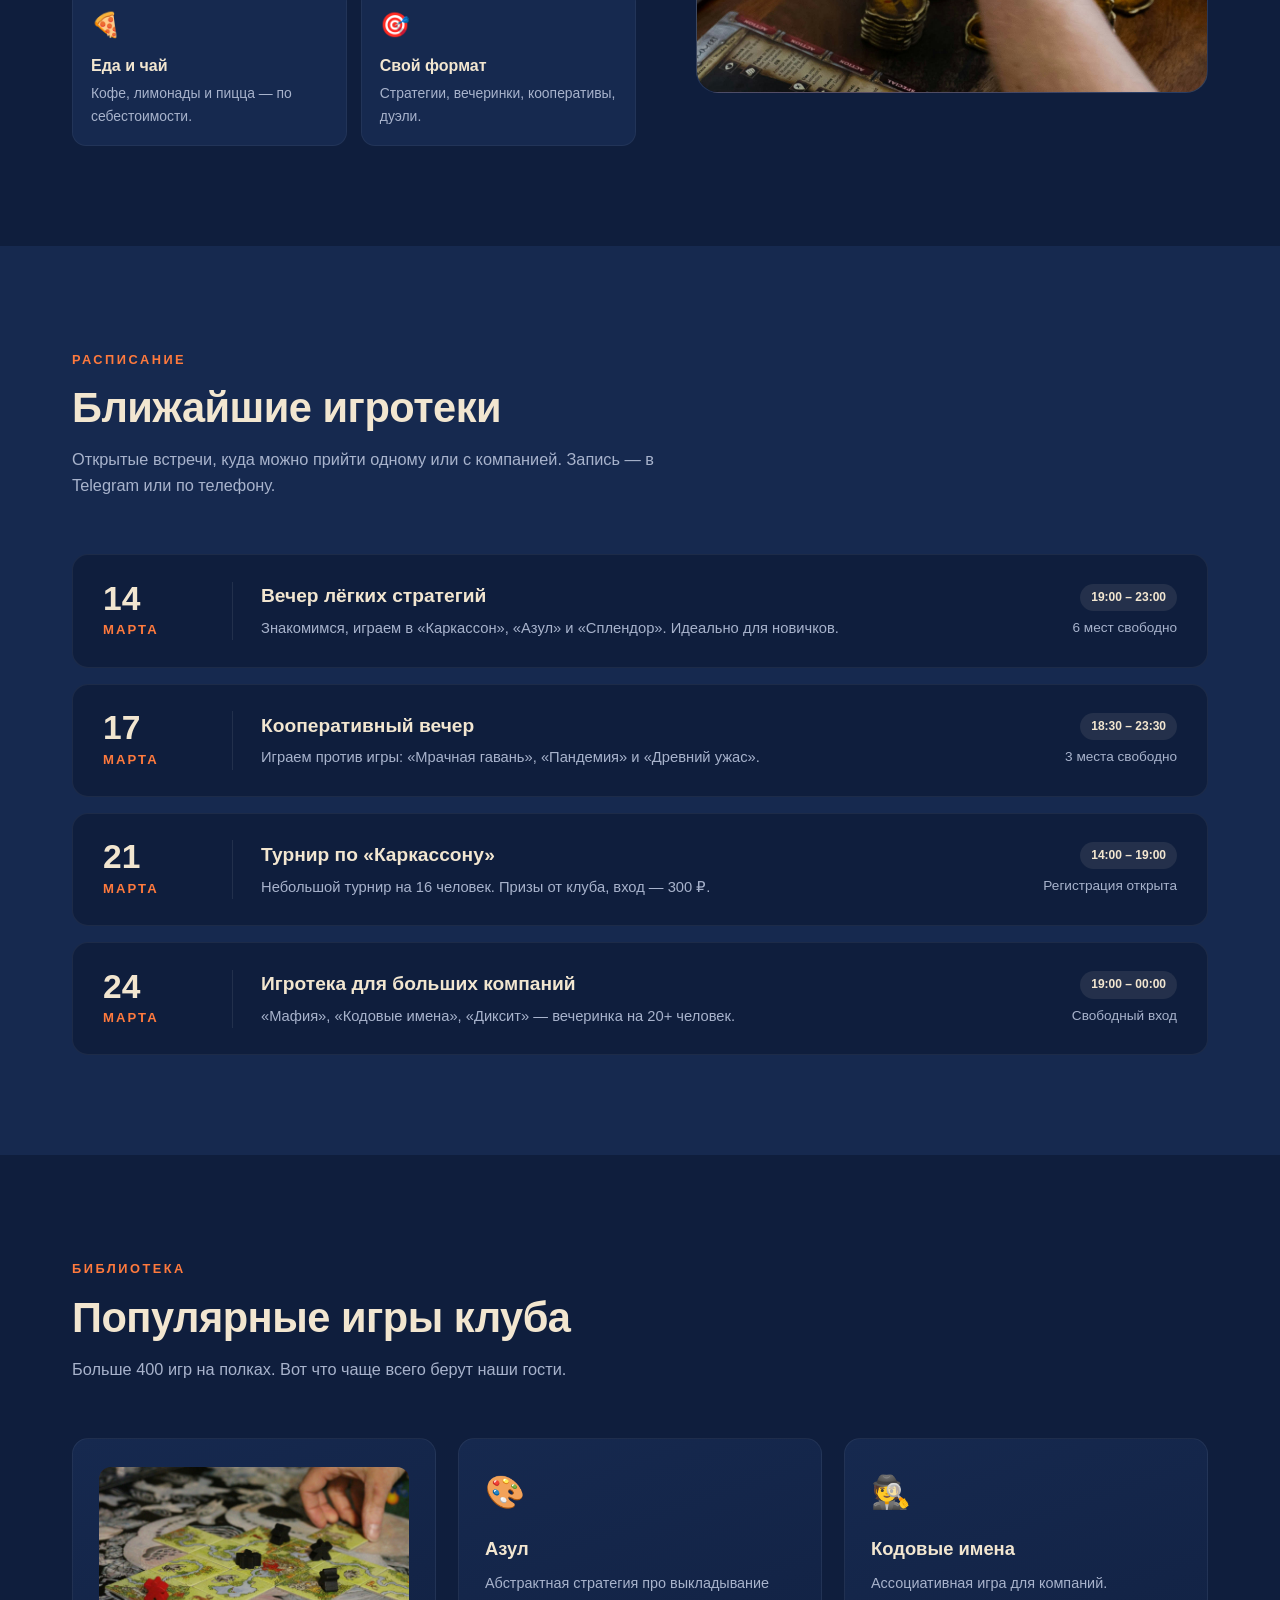
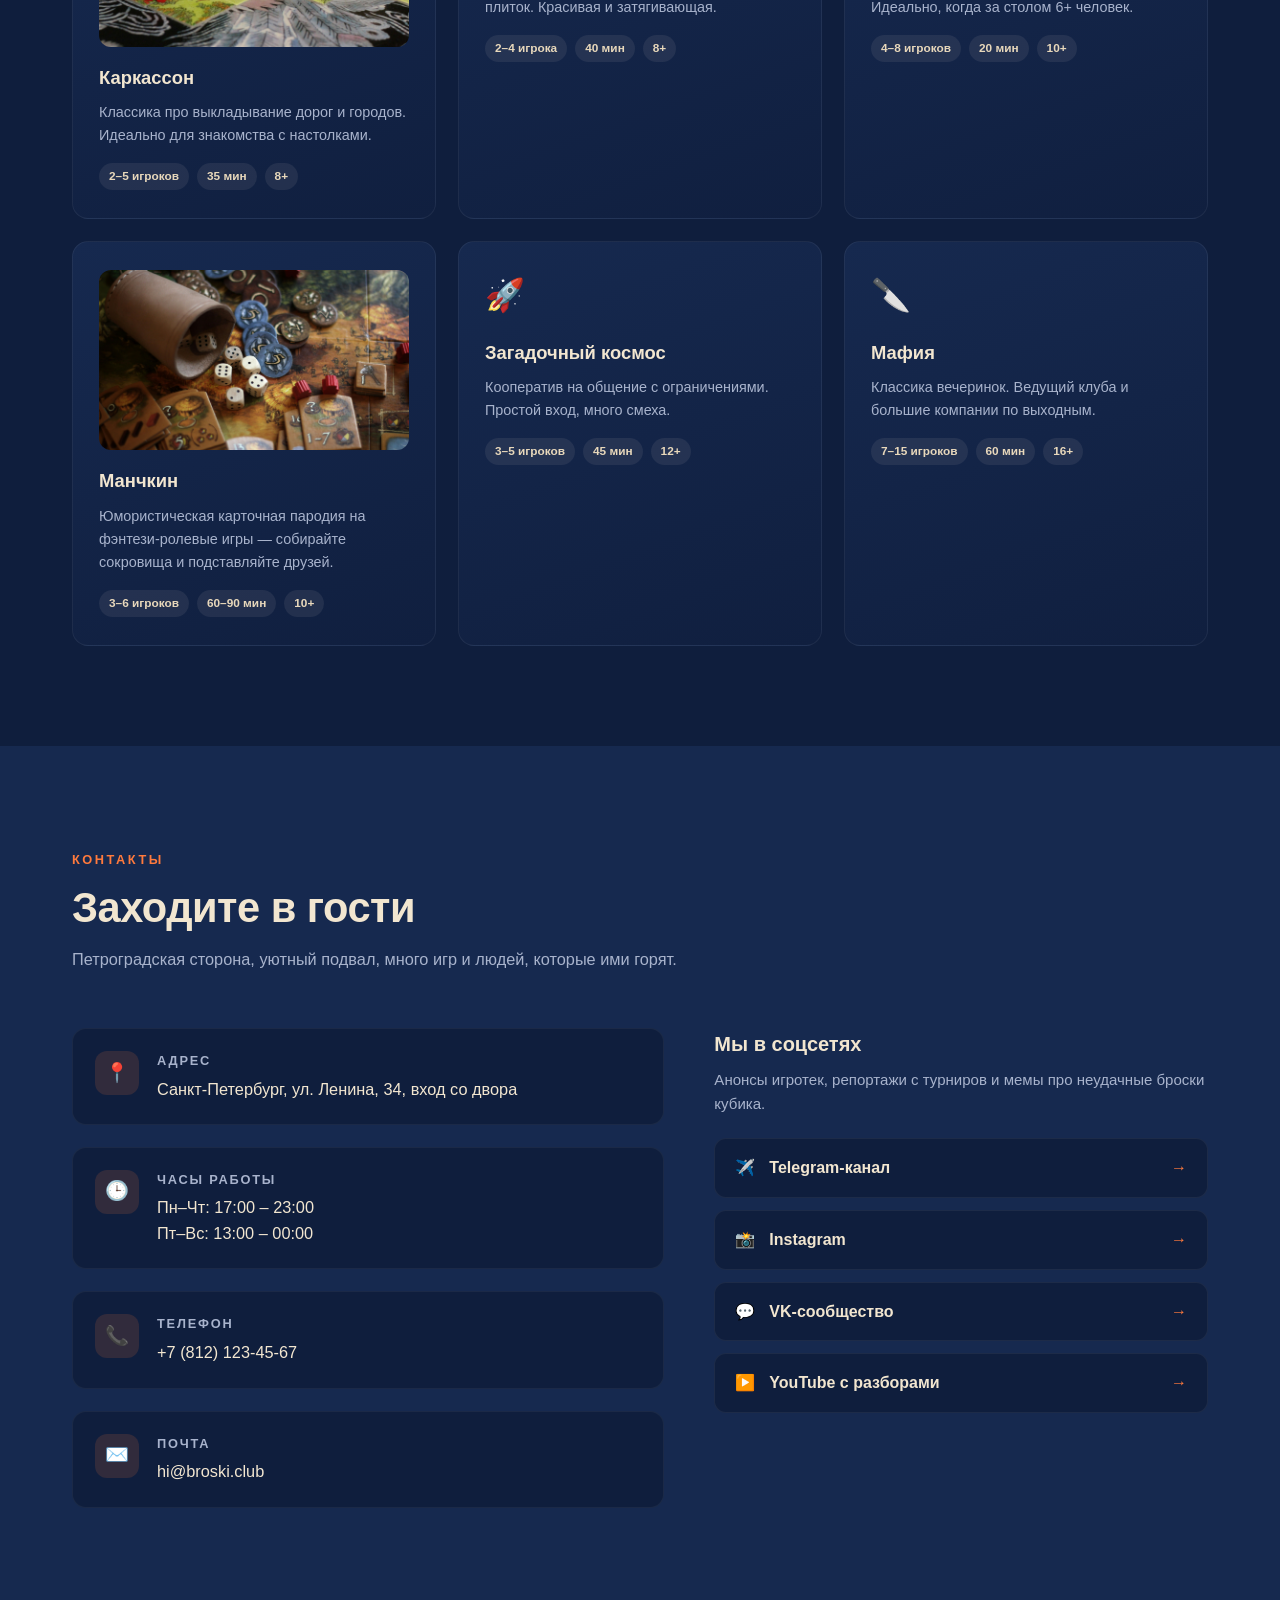
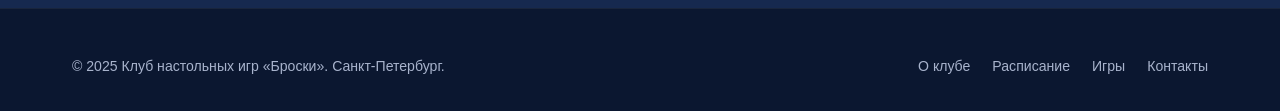
==== commit 0faf0543: "Добавлены картинки" ====
--- a/index.html
+++ b/index.html
@@ -950,12 +950,7 @@
         </div>
 
         <div class="about-visual" aria-hidden="true">
-          <div class="dice">
-            <span>🎲</span>
-            <span>🃏</span>
-            <span>♟️</span>
-            <span>🧩</span>
-          </div>
+          <img src="pictures/1.jpg" alt="Клуб «Броски» в Санкт-Петербурге" style="width:100%; height:100%; object-fit:cover;">
         </div>
       </div>
     </div>
@@ -1045,7 +1040,7 @@
 
       <div class="games-grid">
         <article class="game-card">
-          <span class="game-icon" aria-hidden="true">🏰</span>
+          <img src="pictures/2.jpg" alt="Каркассон" style="width:100%; height:180px; object-fit:cover; border-radius:12px; margin-bottom:16px;">
           <h3>Каркассон</h3>
           <p>Классика про выкладывание дорог и городов. Идеально для знакомства с настолками.</p>
           <div class="meta"><span>2–5 игроков</span><span>35 мин</span><span>8+</span></div>
@@ -1066,10 +1061,10 @@
         </article>
 
         <article class="game-card">
-          <span class="game-icon" aria-hidden="true">⚔️</span>
-          <h3>Мрачная гавань</h3>
-          <p>Большой кооператив в тёмном фэнтези. Играете против сценария, а не друг друга.</p>
-          <div class="meta"><span>1–4 игрока</span><span>120 мин</span><span>14+</span></div>
+          <img src="pictures/3.jpg" alt="Манчкин" style="width:100%; height:180px; object-fit:cover; border-radius:12px; margin-bottom:16px;">
+          <h3>Манчкин</h3>
+          <p>Юмористическая карточная пародия на фэнтези-ролевые игры — собирайте сокровища и подставляйте друзей.</p>
+          <div class="meta"><span>3–6 игроков</span><span>60–90 мин</span><span>10+</span></div>
         </article>
 
         <article class="game-card">
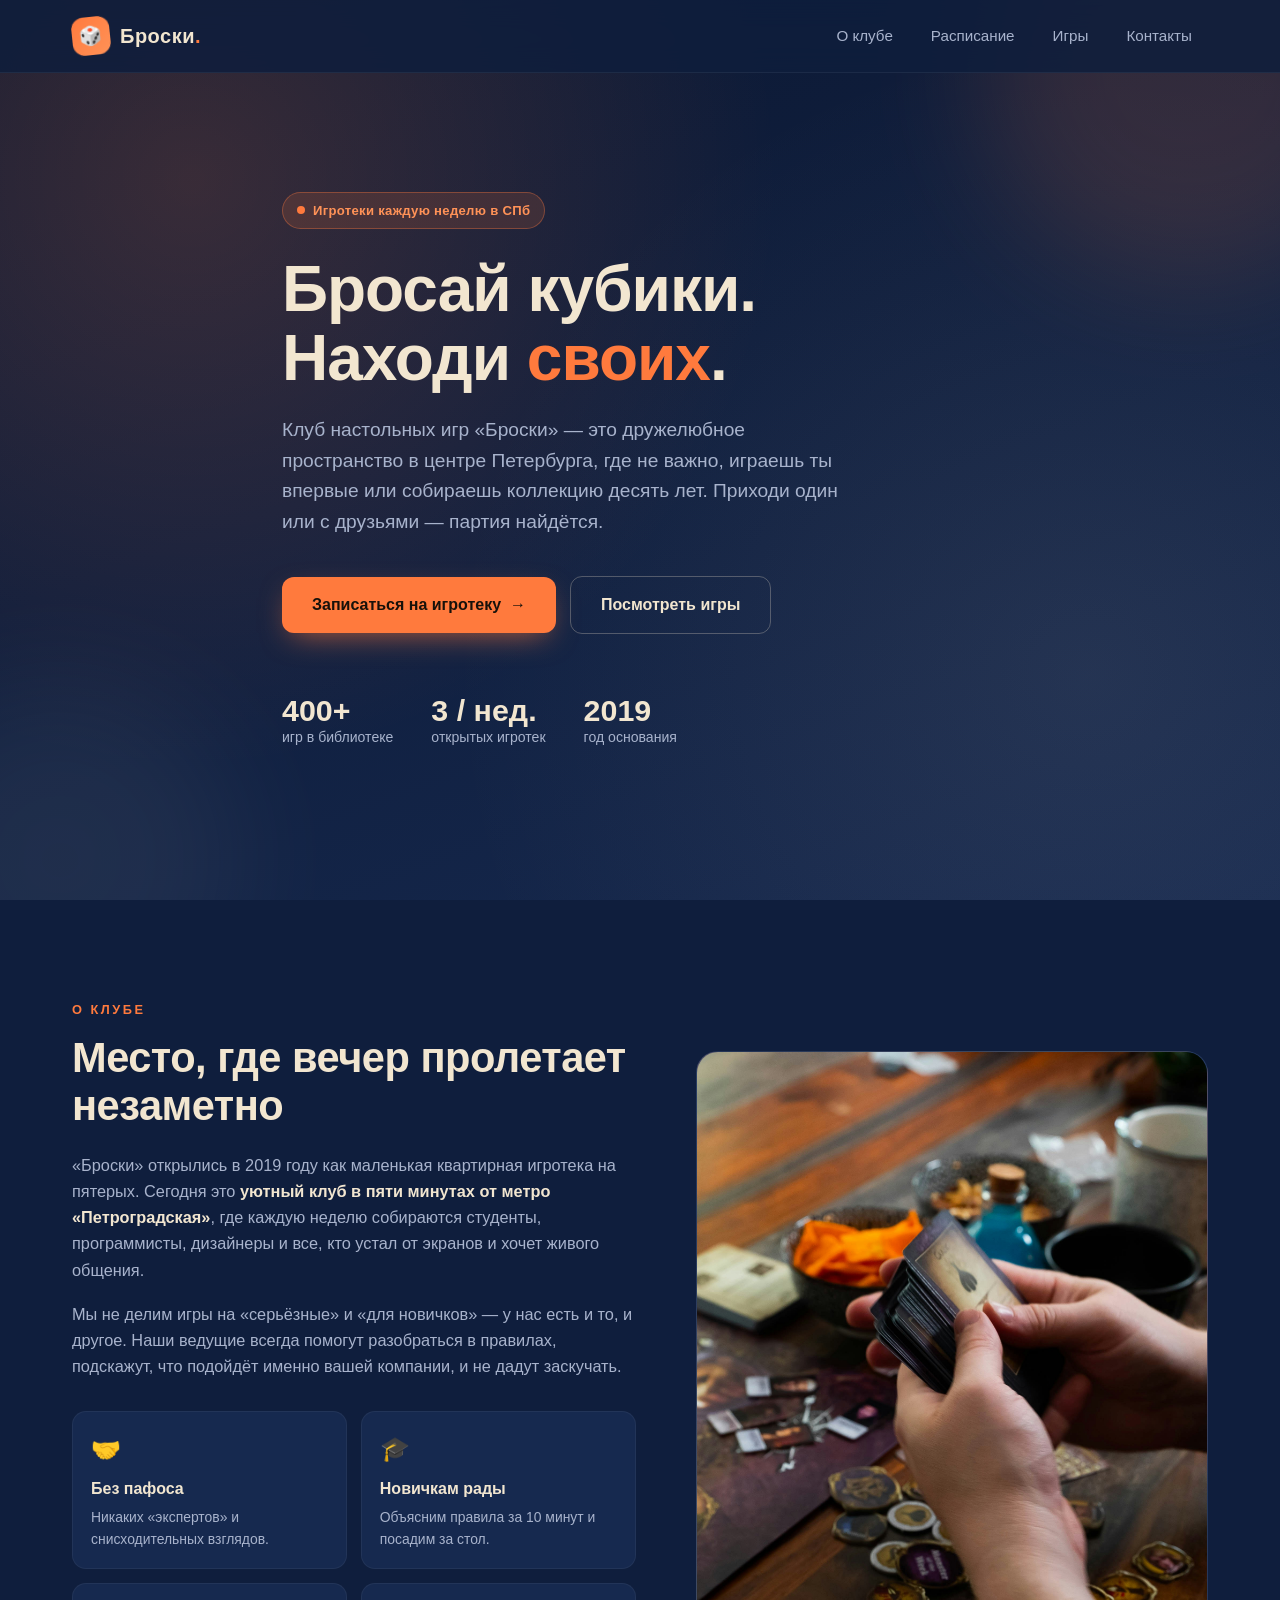
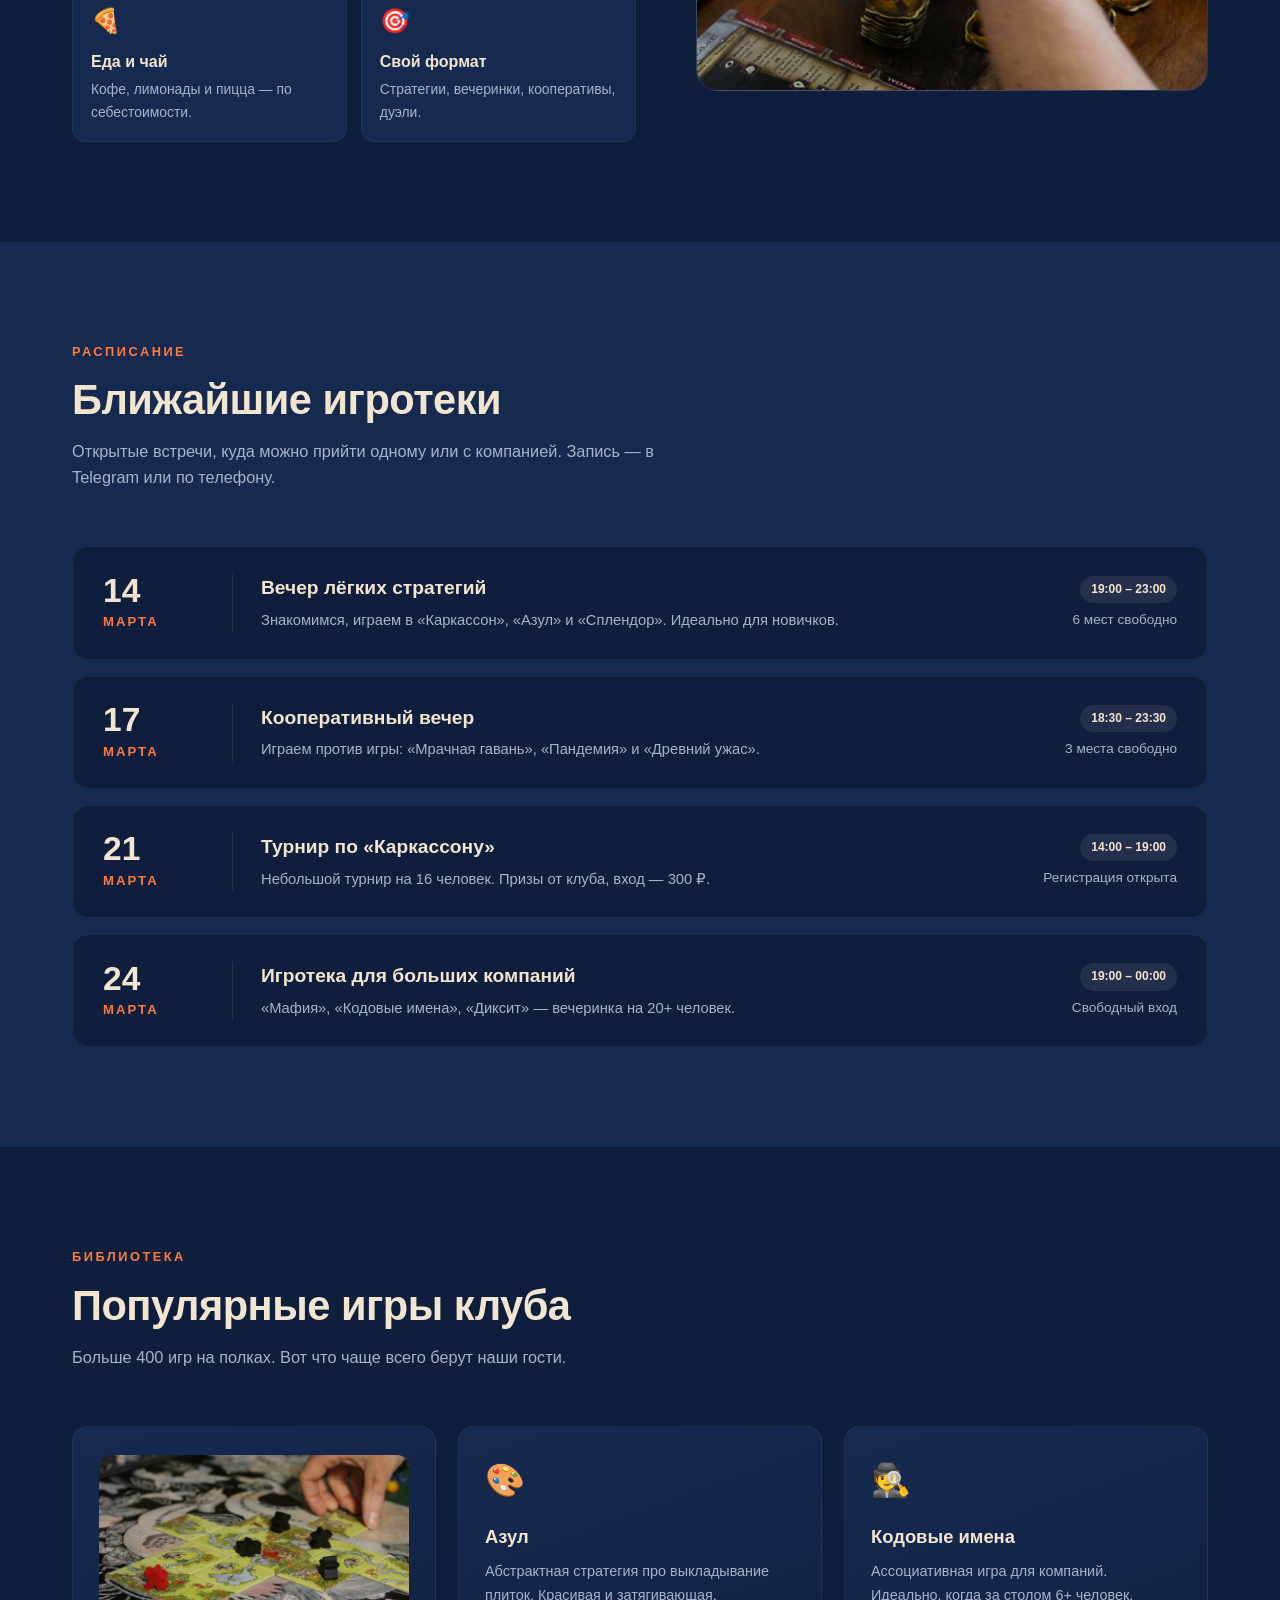
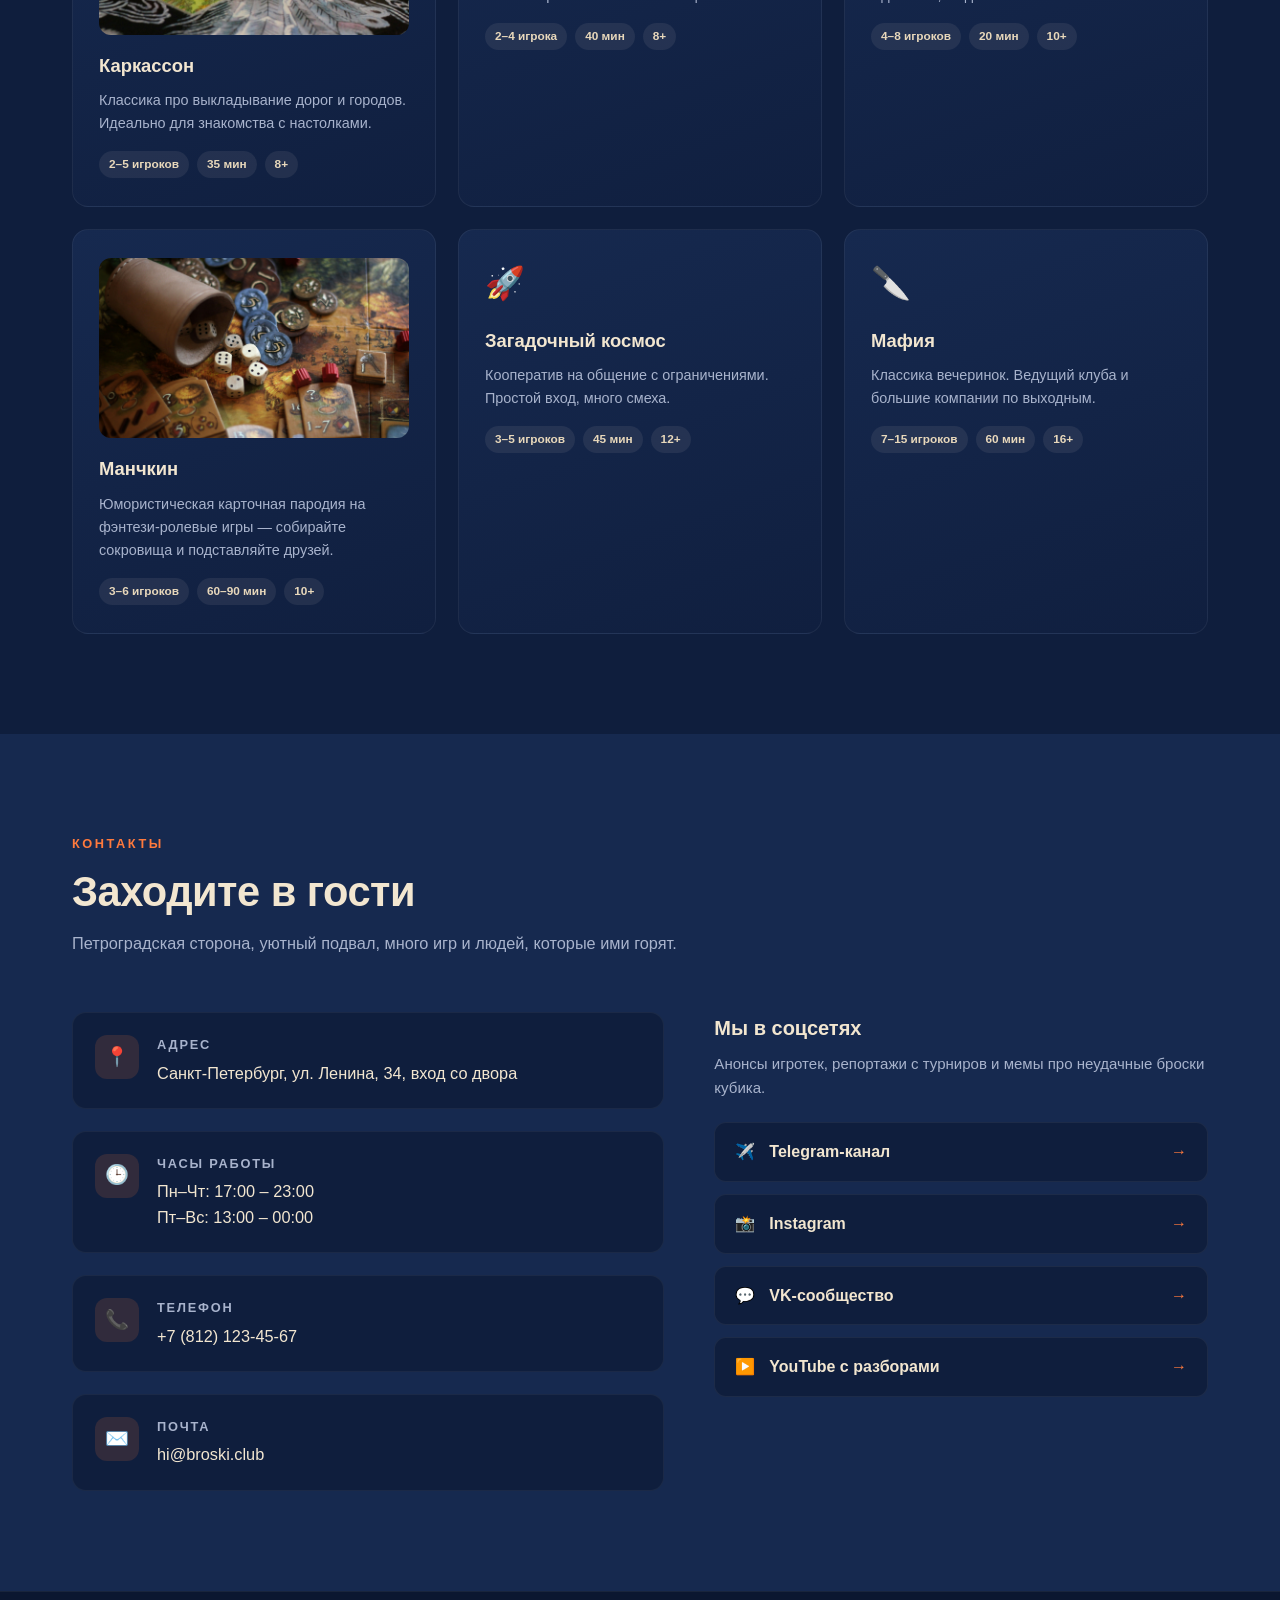
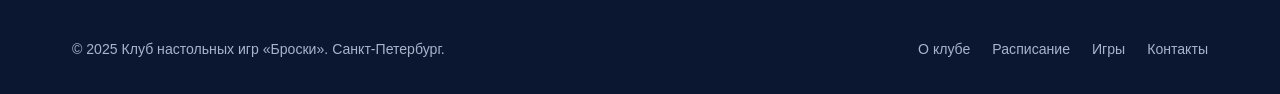
==== commit 355b84f6: "real bug" ====
--- a/index.html
+++ b/index.html
@@ -1,839 +1,8 @@
-<!DOCTYPE html>
-<html lang="ru">
-<head>
-<meta charset="UTF-8">
+
+
 <meta name="viewport" content="width=device-width, initial-scale=1.0">
 <title>Броски — клуб настольных игр в Санкт-Петербурге</title>
-<style>
-  /* ============ ПЕРЕМЕННЫЕ И БАЗА ============ */
-  :root {
-    --navy: #0f1e3d;
-    --navy-2: #16294f;
-    --navy-3: #1d3563;
-    --sand: #f2e6d0;
-    --sand-2: #e8d8bb;
-    --orange: #ff7a3d;
-    --orange-2: #ff9257;
-    --text: #e8eefc;
-    --text-dim: #a8b3cc;
-    --radius: 16px;
-    --max: 1180px;
-  }
-
-  * { box-sizing: border-box; margin: 0; padding: 0; }
-
-  html { scroll-behavior: smooth; scroll-padding-top: 80px; }
-
-  body {
-    font-family: -apple-system, BlinkMacSystemFont, "Segoe UI", Roboto, "Helvetica Neue", Arial, sans-serif;
-    background: var(--navy);
-    color: var(--text);
-    line-height: 1.6;
-    -webkit-font-smoothing: antialiased;
-    overflow-x: hidden;
-  }
-
-  img, svg { max-width: 100%; display: block; }
-
-  a { color: inherit; text-decoration: none; }
-
-  ul { list-style: none; }
-
-  .container {
-    width: 100%;
-    max-width: var(--max);
-    margin: 0 auto;
-    padding: 0 22px;
-  }
-
-  /* ============ HEADER ============ */
-  header.site-header {
-    position: fixed;
-    top: 0; left: 0; right: 0;
-    z-index: 100;
-    background: rgba(15, 30, 61, 0.85);
-    backdrop-filter: blur(14px);
-    -webkit-backdrop-filter: blur(14px);
-    border-bottom: 1px solid rgba(255, 255, 255, 0.06);
-  }
-
-  .nav-wrap {
-    display: flex;
-    align-items: center;
-    justify-content: space-between;
-    height: 72px;
-  }
-
-  .logo {
-    display: flex;
-    align-items: center;
-    gap: 10px;
-    font-weight: 800;
-    font-size: 1.25rem;
-    letter-spacing: 0.5px;
-  }
-
-  .logo-mark {
-    width: 38px; height: 38px;
-    display: grid;
-    place-items: center;
-    border-radius: 12px;
-    background: linear-gradient(135deg, var(--orange), var(--orange-2));
-    color: var(--navy);
-    font-size: 1.15rem;
-    font-weight: 900;
-    transform: rotate(-6deg);
-    transition: transform .3s ease;
-  }
-
-  .logo:hover .logo-mark { transform: rotate(6deg) scale(1.05); }
-
-  .logo-text { color: var(--sand); }
-  .logo-text span { color: var(--orange); }
-
-  nav.main-nav ul {
-    display: flex;
-    gap: 6px;
-    align-items: center;
-  }
-
-  nav.main-nav a {
-    display: inline-block;
-    padding: 9px 16px;
-    border-radius: 10px;
-    font-size: 0.95rem;
-    color: var(--text-dim);
-    font-weight: 500;
-    transition: color .25s, background .25s;
-  }
-
-  nav.main-nav a:hover {
-    color: var(--sand);
-    background: rgba(255, 255, 255, 0.06);
-  }
-
-  /* ============ HERO ============ */
-  .hero {
-    position: relative;
-    min-height: 100vh;
-    display: flex;
-    align-items: center;
-    padding: 120px 0 80px;
-    overflow: hidden;
-    background:
-      radial-gradient(circle at 15% 20%, rgba(255, 122, 61, 0.18), transparent 45%),
-      radial-gradient(circle at 85% 75%, rgba(242, 230, 208, 0.08), transparent 50%),
-      linear-gradient(160deg, #0c1832 0%, #0f1e3d 45%, #16294f 100%);
-  }
-
-  .hero::before,
-  .hero::after {
-    content: "";
-    position: absolute;
-    border-radius: 50%;
-    filter: blur(60px);
-    opacity: 0.35;
-    pointer-events: none;
-  }
-  .hero::before {
-    width: 420px; height: 420px;
-    background: var(--orange);
-    top: -140px; right: -120px;
-    opacity: 0.14;
-  }
-  .hero::after {
-    width: 360px; height: 360px;
-    background: var(--sand);
-    bottom: -140px; left: -120px;
-    opacity: 0.06;
-  }
-
-  .hero-inner {
-    position: relative;
-    z-index: 2;
-    max-width: 760px;
-  }
-
-  .badge {
-    display: inline-flex;
-    align-items: center;
-    gap: 8px;
-    padding: 7px 14px;
-    border-radius: 999px;
-    background: rgba(255, 122, 61, 0.14);
-    border: 1px solid rgba(255, 122, 61, 0.35);
-    color: var(--orange-2);
-    font-size: 0.82rem;
-    font-weight: 600;
-    letter-spacing: 0.3px;
-    margin-bottom: 26px;
-  }
-
-  .badge .dot {
-    width: 8px; height: 8px;
-    border-radius: 50%;
-    background: var(--orange);
-    animation: pulse 2s infinite ease-in-out;
-  }
-
-  @keyframes pulse {
-    0%, 100% { transform: scale(1); opacity: 1; }
-    50% { transform: scale(1.5); opacity: 0.5; }
-  }
-
-  .hero h1 {
-    font-size: clamp(2.1rem, 6vw, 4rem);
-    line-height: 1.08;
-    letter-spacing: -1px;
-    font-weight: 800;
-    color: var(--sand);
-    margin-bottom: 22px;
-  }
-
-  .hero h1 .accent {
-    color: var(--orange);
-    position: relative;
-    white-space: nowrap;
-  }
-
-  .hero p.lead {
-    font-size: clamp(1rem, 2.2vw, 1.2rem);
-    color: var(--text-dim);
-    max-width: 560px;
-    margin-bottom: 38px;
-  }
-
-  .hero-actions {
-    display: flex;
-    flex-wrap: wrap;
-    gap: 14px;
-    align-items: center;
-  }
-
-  .btn {
-    display: inline-flex;
-    align-items: center;
-    gap: 9px;
-    padding: 15px 30px;
-    border-radius: 12px;
-    font-weight: 700;
-    font-size: 1rem;
-    cursor: pointer;
-    border: none;
-    transition: transform .25s ease, box-shadow .25s ease, background .25s ease, color .25s ease;
-    will-change: transform;
-  }
-
-  .btn-primary {
-    background: var(--orange);
-    color: #17110a;
-    box-shadow: 0 10px 30px -10px rgba(255, 122, 61, 0.7);
-  }
-
-  .btn-primary:hover {
-    background: var(--orange-2);
-    transform: translateY(-3px);
-    box-shadow: 0 18px 34px -12px rgba(255, 122, 61, 0.85);
-  }
-
-  .btn-primary:active { transform: translateY(-1px); }
-
-  .btn-ghost {
-    background: transparent;
-    color: var(--sand);
-    border: 1px solid rgba(242, 230, 208, 0.28);
-  }
-
-  .btn-ghost:hover {
-    background: rgba(242, 230, 208, 0.1);
-    border-color: var(--sand);
-    transform: translateY(-3px);
-  }
-
-  .hero-stats {
-    display: flex;
-    flex-wrap: wrap;
-    gap: 38px;
-    margin-top: 62px;
-  }
-
-  .hero-stats .stat b {
-    display: block;
-    font-size: 1.9rem;
-    font-weight: 800;
-    color: var(--sand);
-    line-height: 1;
-  }
-
-  .hero-stats .stat span {
-    font-size: 0.88rem;
-    color: var(--text-dim);
-  }
-
-  /* ============ ОБЩИЕ СЕКЦИИ ============ */
-  section { padding: 100px 0; position: relative; }
-
-  .section-head {
-    max-width: 640px;
-    margin-bottom: 56px;
-  }
-
-  .section-tag {
-    display: inline-block;
-    font-size: 0.8rem;
-    letter-spacing: 2.5px;
-    text-transform: uppercase;
-    color: var(--orange);
-    font-weight: 700;
-    margin-bottom: 14px;
-  }
-
-  .section-head h2 {
-    font-size: clamp(1.7rem, 4vw, 2.6rem);
-    font-weight: 800;
-    letter-spacing: -0.5px;
-    color: var(--sand);
-    line-height: 1.15;
-    margin-bottom: 14px;
-  }
-
-  .section-head p {
-    color: var(--text-dim);
-    font-size: 1.02rem;
-  }
-
-  /* ============ О КЛУБЕ ============ */
-  .about { background: var(--navy); }
-
-  .about-grid {
-    display: grid;
-    grid-template-columns: 1.1fr 1fr;
-    gap: 60px;
-    align-items: center;
-  }
-
-  .about-text p {
-    color: var(--text-dim);
-    margin-bottom: 18px;
-    font-size: 1.02rem;
-  }
-
-  .about-text p strong { color: var(--sand); font-weight: 700; }
-
-  .values {
-    display: grid;
-    grid-template-columns: repeat(2, 1fr);
-    gap: 14px;
-    margin-top: 32px;
-  }
-
-  .value {
-    padding: 18px;
-    border-radius: 14px;
-    background: var(--navy-2);
-    border: 1px solid rgba(255, 255, 255, 0.05);
-    transition: transform .3s ease, border-color .3s ease;
-  }
-
-  .value:hover {
-    transform: translateY(-4px);
-    border-color: rgba(255, 122, 61, 0.4);
-  }
-
-  .value .emoji { font-size: 1.5rem; margin-bottom: 8px; }
-  .value h3 { font-size: 1rem; color: var(--sand); margin-bottom: 4px; }
-  .value p { font-size: 0.87rem; color: var(--text-dim); margin: 0; }
-
-  .about-visual {
-    position: relative;
-    aspect-ratio: 4 / 5;
-    border-radius: 22px;
-    background:
-      radial-gradient(circle at 30% 25%, rgba(255, 122, 61, 0.4), transparent 55%),
-      radial-gradient(circle at 75% 80%, rgba(242, 230, 208, 0.22), transparent 55%),
-      linear-gradient(150deg, #1d3563, #0f1e3d);
-    border: 1px solid rgba(255, 255, 255, 0.07);
-    overflow: hidden;
-    display: grid;
-    place-items: center;
-  }
-
-  .about-visual .dice {
-    display: grid;
-    grid-template-columns: repeat(2, 1fr);
-    gap: 16px;
-    font-size: 3.6rem;
-    line-height: 1;
-  }
-
-  .about-visual .dice span {
-    display: block;
-    filter: drop-shadow(0 8px 16px rgba(0, 0, 0, 0.4));
-    animation: float 4s ease-in-out infinite;
-  }
-  .about-visual .dice span:nth-child(2) { animation-delay: .6s; }
-  .about-visual .dice span:nth-child(3) { animation-delay: 1.2s; }
-  .about-visual .dice span:nth-child(4) { animation-delay: 1.8s; }
-
-  @keyframes float {
-    0%, 100% { transform: translateY(0) rotate(0deg); }
-    50% { transform: translateY(-12px) rotate(6deg); }
-  }
-
-  /* ============ РАСПИСАНИЕ ============ */
-  .schedule { background: var(--navy-2); }
-
-  .schedule-list {
-    display: grid;
-    gap: 16px;
-  }
-
-  .event {
-    display: grid;
-    grid-template-columns: 130px 1fr auto;
-    gap: 28px;
-    align-items: center;
-    padding: 26px 30px;
-    border-radius: var(--radius);
-    background: var(--navy);
-    border: 1px solid rgba(255, 255, 255, 0.06);
-    transition: transform .3s ease, border-color .3s ease, background .3s ease;
-    position: relative;
-    overflow: hidden;
-  }
-
-  .event::before {
-    content: "";
-    position: absolute;
-    left: 0; top: 0; bottom: 0;
-    width: 4px;
-    background: var(--orange);
-    transform: scaleY(0);
-    transform-origin: top;
-    transition: transform .35s ease;
-  }
-
-  .event:hover {
-    transform: translateX(6px);
-    border-color: rgba(255, 122, 61, 0.35);
-    background: #132445;
-  }
-
-  .event:hover::before { transform: scaleY(1); }
-
-  .event-date {
-    text-align: left;
-    border-right: 1px solid rgba(255, 255, 255, 0.08);
-    padding-right: 20px;
-  }
-
-  .event-date .day {
-    font-size: 2.1rem;
-    font-weight: 800;
-    color: var(--sand);
-    line-height: 1;
-  }
-
-  .event-date .month {
-    font-size: 0.82rem;
-    color: var(--orange);
-    text-transform: uppercase;
-    letter-spacing: 2px;
-    font-weight: 700;
-    margin-top: 4px;
-  }
-
-  .event-info h3 {
-    font-size: 1.2rem;
-    color: var(--sand);
-    margin-bottom: 5px;
-  }
-
-  .event-info p {
-    color: var(--text-dim);
-    font-size: 0.92rem;
-  }
-
-  .event-meta {
-    display: flex;
-    flex-direction: column;
-    gap: 6px;
-    align-items: flex-end;
-    font-size: 0.85rem;
-    color: var(--text-dim);
-    white-space: nowrap;
-  }
-
-  .event-meta .tag {
-    padding: 4px 11px;
-    border-radius: 999px;
-    background: rgba(242, 230, 208, 0.09);
-    color: var(--sand);
-    font-size: 0.75rem;
-    font-weight: 600;
-  }
-
-  /* ============ ИГРЫ ============ */
-  .games { background: var(--navy); }
-
-  .games-grid {
-    display: grid;
-    grid-template-columns: repeat(3, 1fr);
-    gap: 22px;
-  }
-
-  .game-card {
-    padding: 28px 26px;
-    border-radius: var(--radius);
-    background: linear-gradient(160deg, var(--navy-2), #101f3f);
-    border: 1px solid rgba(255, 255, 255, 0.06);
-    transition: transform .35s ease, border-color .35s ease, box-shadow .35s ease;
-    position: relative;
-    overflow: hidden;
-  }
-
-  .game-card::after {
-    content: "";
-    position: absolute;
-    top: -50%; right: -50%;
-    width: 200px; height: 200px;
-    background: radial-gradient(circle, rgba(255, 122, 61, 0.28), transparent 65%);
-    opacity: 0;
-    transition: opacity .4s ease;
-    pointer-events: none;
-  }
-
-  .game-card:hover {
-    transform: translateY(-8px);
-    border-color: rgba(255, 122, 61, 0.35);
-    box-shadow: 0 24px 50px -22px rgba(0, 0, 0, 0.75);
-  }
-
-  .game-card:hover::after { opacity: 1; }
-
-  .game-icon {
-    font-size: 2rem;
-    margin-bottom: 16px;
-    display: inline-block;
-    transition: transform .35s ease;
-  }
-
-  .game-card:hover .game-icon { transform: scale(1.15) rotate(-8deg); }
-
-  .game-card h3 {
-    font-size: 1.15rem;
-    color: var(--sand);
-    margin-bottom: 9px;
-  }
-
-  .game-card p {
-    font-size: 0.9rem;
-    color: var(--text-dim);
-    margin-bottom: 16px;
-  }
-
-  .game-card .meta {
-    display: flex;
-    gap: 8px;
-    flex-wrap: wrap;
-    font-size: 0.74rem;
-  }
-
-  .game-card .meta span {
-    padding: 4px 10px;
-    border-radius: 999px;
-    background: rgba(242, 230, 208, 0.08);
-    color: var(--sand-2);
-    font-weight: 600;
-  }
-
-  /* ============ КОНТАКТЫ ============ */
-  .contacts {
-    background: var(--navy-2);
-  }
-
-  .contacts-grid {
-    display: grid;
-    grid-template-columns: 1.2fr 1fr;
-    gap: 50px;
-  }
-
-  .contact-list {
-    display: grid;
-    gap: 22px;
-  }
-
-  .contact-item {
-    display: flex;
-    gap: 18px;
-    align-items: flex-start;
-    padding: 22px;
-    border-radius: 14px;
-    background: var(--navy);
-    border: 1px solid rgba(255, 255, 255, 0.05);
-    transition: transform .3s ease, border-color .3s ease;
-  }
-
-  .contact-item:hover {
-    transform: translateY(-4px);
-    border-color: rgba(255, 122, 61, 0.35);
-  }
-
-  .contact-icon {
-    flex-shrink: 0;
-    width: 44px; height: 44px;
-    border-radius: 12px;
-    display: grid;
-    place-items: center;
-    background: rgba(255, 122, 61, 0.14);
-    color: var(--orange);
-    font-size: 1.2rem;
-  }
-
-  .contact-item h3 {
-    font-size: 0.8rem;
-    text-transform: uppercase;
-    letter-spacing: 1.8px;
-    color: var(--text-dim);
-    margin-bottom: 4px;
-    font-weight: 700;
-  }
-
-  .contact-item p, .contact-item a {
-    color: var(--sand);
-    font-size: 1.02rem;
-    font-weight: 500;
-    transition: color .25s;
-  }
-
-  .contact-item a:hover { color: var(--orange); }
-
-  .socials h3 {
-    font-size: 1.25rem;
-    color: var(--sand);
-    margin-bottom: 8px;
-  }
-
-  .socials > p {
-    color: var(--text-dim);
-    font-size: 0.94rem;
-    margin-bottom: 22px;
-  }
-
-  .social-links {
-    display: grid;
-    gap: 12px;
-  }
-
-  .social-link {
-    display: flex;
-    align-items: center;
-    gap: 14px;
-    padding: 16px 20px;
-    border-radius: 12px;
-    background: var(--navy);
-    border: 1px solid rgba(255, 255, 255, 0.06);
-    font-weight: 600;
-    color: var(--sand);
-    transition: transform .25s ease, border-color .25s ease, background .25s ease;
-  }
-
-  .social-link .arrow {
-    margin-left: auto;
-    color: var(--orange);
-    transition: transform .25s ease;
-  }
-
-  .social-link:hover {
-    background: var(--navy-3);
-    border-color: rgba(255, 122, 61, 0.4);
-    transform: translateX(5px);
-  }
-
-  .social-link:hover .arrow { transform: translateX(4px); }
-
-  /* ============ FOOTER ============ */
-  footer.site-footer {
-    background: #0b1730;
-    border-top: 1px solid rgba(255, 255, 255, 0.06);
-    padding: 46px 0 34px;
-  }
-
-  .footer-inner {
-    display: flex;
-    flex-wrap: wrap;
-    gap: 26px;
-    align-items: center;
-    justify-content: space-between;
-  }
-
-  .footer-inner p {
-    color: var(--text-dim);
-    font-size: 0.88rem;
-  }
-
-  .footer-links {
-    display: flex;
-    gap: 22px;
-    flex-wrap: wrap;
-  }
-
-  .footer-links a {
-    color: var(--text-dim);
-    font-size: 0.88rem;
-    transition: color .25s;
-  }
-
-  .footer-links a:hover { color: var(--orange); }
-
-  /* ============ ВИДИМЫЙ ФОКУС ДЛЯ КЛАВИАТУРЫ ============ */
-  a:focus-visible,
-  button:focus-visible {
-    outline: 3px solid var(--orange);
-    outline-offset: 3px;
-  }
-
-  .btn-primary:focus-visible {
-    outline: none;
-    box-shadow:
-      0 0 0 3px var(--navy),
-      0 0 0 6px var(--sand),
-      0 10px 30px -10px rgba(255, 122, 61, 0.7);
-  }
-
-  .btn-primary:focus-visible:hover {
-    box-shadow:
-      0 0 0 3px var(--navy),
-      0 0 0 6px var(--sand),
-      0 18px 34px -12px rgba(255, 122, 61, 0.85);
-  }
-
-  /* ============ АДАПТИВ ============ */
-  @media (max-width: 900px) {
-    .about-grid { grid-template-columns: 1fr; gap: 40px; }
-    .about-visual { aspect-ratio: 16 / 10; }
-    .contacts-grid { grid-template-columns: 1fr; gap: 40px; }
-    .games-grid { grid-template-columns: repeat(2, 1fr); }
-    .event { grid-template-columns: 100px 1fr; }
-    .event-meta {
-      grid-column: 1 / -1;
-      flex-direction: row;
-      align-items: center;
-      justify-content: flex-start;
-      padding-top: 8px;
-      border-top: 1px solid rgba(255,255,255,0.06);
-      margin-top: 6px;
-    }
-  }
-
-  @media (max-width: 720px) {
-    html { scroll-padding-top: 70px; }
-
-    .nav-wrap { height: 64px; }
-    .logo { font-size: 1.1rem; }
-    .logo-mark { width: 34px; height: 34px; font-size: 1rem; }
-
-    nav.main-nav {
-      position: fixed;
-      top: 64px; left: 0; right: 0;
-      background: rgba(15, 30, 61, 0.98);
-      backdrop-filter: blur(14px);
-      border-bottom: 1px solid rgba(255, 255, 255, 0.08);
-      max-height: 0;
-      overflow: hidden;
-      visibility: hidden;
-      transition: max-height .35s ease, visibility 0s linear .35s;
-    }
-
-    nav.main-nav.open {
-      max-height: 320px;
-      visibility: visible;
-      transition: max-height .35s ease, visibility 0s;
-    }
-
-    nav.main-nav ul {
-      flex-direction: column;
-      align-items: stretch;
-      padding: 12px 18px 20px;
-      gap: 4px;
-    }
-
-    nav.main-nav a {
-      padding: 13px 16px;
-      font-size: 1rem;
-    }
-
-    .burger {
-      display: flex;
-      flex-direction: column;
-      gap: 5px;
-      width: 42px; height: 42px;
-      align-items: center;
-      justify-content: center;
-      border-radius: 10px;
-      background: rgba(255, 255, 255, 0.06);
-      cursor: pointer;
-      border: none;
-      padding: 0;
-    }
-
-    .burger span {
-      display: block;
-      width: 20px; height: 2px;
-      background: var(--sand);
-      border-radius: 2px;
-      transition: transform .3s ease, opacity .3s ease;
-    }
-
-    .burger.active span:nth-child(1) { transform: translateY(7px) rotate(45deg); }
-    .burger.active span:nth-child(2) { opacity: 0; }
-    .burger.active span:nth-child(3) { transform: translateY(-7px) rotate(-45deg); }
-
-    .hero { padding: 100px 0 60px; min-height: auto; }
-    .hero-stats { gap: 26px; margin-top: 46px; }
-    .hero-stats .stat b { font-size: 1.5rem; }
-
-    section { padding: 70px 0; }
-
-    .games-grid { grid-template-columns: 1fr; }
-
-    .values { grid-template-columns: 1fr; }
-
-    .event {
-      grid-template-columns: 1fr;
-      gap: 14px;
-      padding: 22px;
-    }
-    .event-date {
-      border-right: none;
-      border-bottom: 1px solid rgba(255,255,255,0.08);
-      padding: 0 0 12px;
-      display: flex;
-      align-items: baseline;
-      gap: 10px;
-    }
-    .event-date .month { margin-top: 0; }
-
-    .btn { padding: 14px 24px; font-size: 0.95rem; width: 100%; justify-content: center; }
-    .hero-actions { flex-direction: column; align-items: stretch; }
-
-    .footer-inner { flex-direction: column; align-items: flex-start; }
-  }
-
-  @media (min-width: 721px) {
-    .burger { display: none; }
-  }
-
-  @media (max-width: 420px) {
-    .about-visual .dice { font-size: 2.6rem; gap: 10px; }
-  }
-
-  /* Уважение к настройкам пользователя */
-  @media (prefers-reduced-motion: reduce) {
-    html { scroll-behavior: auto; }
-    * { animation: none !important; transition: none !important; }
-  }
-</style>
+<link rel="stylesheet" href="css/style.css">
 </head>
 <body>
 
@@ -908,7 +77,7 @@
     <div class="container">
       <div class="about-grid">
         <div class="about-text">
-          <div class="section-head" style="margin-bottom: 22px;">
+          <div class="section-head section-head--tight">
             <span class="section-tag">О клубе</span>
             <h2>Место, где вечер пролетает незаметно</h2>
           </div>
@@ -950,7 +119,7 @@
         </div>
 
         <div class="about-visual" aria-hidden="true">
-          <img src="pictures/1.jpg" alt="Клуб «Броски» в Санкт-Петербурге" style="width:100%; height:100%; object-fit:cover;">
+          <img src="pictures/1.jpg" class="about-img" alt="Клуб «Броски» в Санкт-Петербурге">
         </div>
       </div>
     </div>
@@ -1040,7 +209,7 @@
 
       <div class="games-grid">
         <article class="game-card">
-          <img src="pictures/2.jpg" alt="Каркассон" style="width:100%; height:180px; object-fit:cover; border-radius:12px; margin-bottom:16px;">
+          <img src="pictures/2.jpg" class="game-cover" alt="Каркассон">
           <h3>Каркассон</h3>
           <p>Классика про выкладывание дорог и городов. Идеально для знакомства с настолками.</p>
           <div class="meta"><span>2–5 игроков</span><span>35 мин</span><span>8+</span></div>
@@ -1061,7 +230,7 @@
         </article>
 
         <article class="game-card">
-          <img src="pictures/3.jpg" alt="Манчкин" style="width:100%; height:180px; object-fit:cover; border-radius:12px; margin-bottom:16px;">
+          <img src="pictures/3.jpg" class="game-cover" alt="Манчкин">
           <h3>Манчкин</h3>
           <p>Юмористическая карточная пародия на фэнтези-ролевые игры — собирайте сокровища и подставляйте друзей.</p>
           <div class="meta"><span>3–6 игроков</span><span>60–90 мин</span><span>10+</span></div>
@@ -1170,54 +339,7 @@
   </div>
 </footer>
 
-<script>
-  // Мобильное меню
-  const burger = document.getElementById('burger');
-  const nav = document.getElementById('mainNav');
-
-  // Следим за мобильной шириной, чтобы синхронизировать состояние меню
-  const mobileQuery = window.matchMedia('(max-width: 720px)');
-
-  function syncMenuState() {
-    const isMobile = mobileQuery.matches;
-    const isOpen = nav.classList.contains('open');
-
-    // Закрытое мобильное меню скрываем от скринридеров
-    // (визуально и из фокуса его исключает CSS через visibility)
-    nav.setAttribute('aria-hidden', String(isMobile && !isOpen));
-
-    // На десктопе меню видно всегда — сбрасываем «открытое» состояние
-    if (!isMobile && isOpen) {
-      nav.classList.remove('open');
-      burger.classList.remove('active');
-      burger.setAttribute('aria-expanded', 'false');
-      burger.setAttribute('aria-label', 'Открыть меню');
-    }
-  }
-
-  burger.addEventListener('click', () => {
-    const isOpen = nav.classList.toggle('open');
-    burger.classList.toggle('active', isOpen);
-    burger.setAttribute('aria-expanded', isOpen ? 'true' : 'false');
-    burger.setAttribute('aria-label', isOpen ? 'Закрыть меню' : 'Открыть меню');
-    syncMenuState();
-  });
-
-  // Закрывать меню при клике по ссылке
-  nav.querySelectorAll('a').forEach(link => {
-    link.addEventListener('click', () => {
-      nav.classList.remove('open');
-      burger.classList.remove('active');
-      burger.setAttribute('aria-expanded', 'false');
-      burger.setAttribute('aria-label', 'Открыть меню');
-      syncMenuState();
-    });
-  });
-
-  // Инициализация и реакция на изменение ширины окна
-  syncMenuState();
-  mobileQuery.addEventListener('change', syncMenuState);
-</script>
+<script src="js/main.js" defer></script>
 
 </body>
 </html>
--- a/css/style.css
+++ b/css/style.css
@@ -0,0 +1,845 @@
+  /* ============ ПЕРЕМЕННЫЕ И БАЗА ============ */
+  :root {
+    --navy: #0f1e3d;
+    --navy-2: #16294f;
+    --navy-3: #1d3563;
+    --sand: #f2e6d0;
+    --sand-2: #e8d8bb;
+    --orange: #ff7a3d;
+    --orange-2: #ff9257;
+    --text: #e8eefc;
+    --text-dim: #a8b3cc;
+    --radius: 16px;
+    --max: 1180px;
+  }
+
+  * { box-sizing: border-box; margin: 0; padding: 0; }
+
+  html { scroll-behavior: smooth; scroll-padding-top: 80px; }
+
+  body {
+    font-family: -apple-system, BlinkMacSystemFont, "Segoe UI", Roboto, "Helvetica Neue", Arial, sans-serif;
+    background: var(--navy);
+    color: var(--text);
+    line-height: 1.6;
+    -webkit-font-smoothing: antialiased;
+    overflow-x: hidden;
+  }
+
+  img, svg { max-width: 100%; display: block; }
+
+  a { color: inherit; text-decoration: none; }
+
+  ul { list-style: none; }
+
+  .container {
+    width: 100%;
+    max-width: var(--max);
+    margin: 0 auto;
+    padding: 0 22px;
+  }
+
+  /* ============ HEADER ============ */
+  header.site-header {
+    position: fixed;
+    top: 0; left: 0; right: 0;
+    z-index: 100;
+    background: rgba(15, 30, 61, 0.85);
+    backdrop-filter: blur(14px);
+    -webkit-backdrop-filter: blur(14px);
+    border-bottom: 1px solid rgba(255, 255, 255, 0.06);
+  }
+
+  .nav-wrap {
+    display: flex;
+    align-items: center;
+    justify-content: space-between;
+    height: 72px;
+  }
+
+  .logo {
+    display: flex;
+    align-items: center;
+    gap: 10px;
+    font-weight: 800;
+    font-size: 1.25rem;
+    letter-spacing: 0.5px;
+  }
+
+  .logo-mark {
+    width: 38px; height: 38px;
+    display: grid;
+    place-items: center;
+    border-radius: 12px;
+    background: linear-gradient(135deg, var(--orange), var(--orange-2));
+    color: var(--navy);
+    font-size: 1.15rem;
+    font-weight: 900;
+    transform: rotate(-6deg);
+    transition: transform .3s ease;
+  }
+
+  .logo:hover .logo-mark { transform: rotate(6deg) scale(1.05); }
+
+  .logo-text { color: var(--sand); }
+  .logo-text span { color: var(--orange); }
+
+  nav.main-nav ul {
+    display: flex;
+    gap: 6px;
+    align-items: center;
+  }
+
+  nav.main-nav a {
+    display: inline-block;
+    padding: 9px 16px;
+    border-radius: 10px;
+    font-size: 0.95rem;
+    color: var(--text-dim);
+    font-weight: 500;
+    transition: color .25s, background .25s;
+  }
+
+  nav.main-nav a:hover {
+    color: var(--sand);
+    background: rgba(255, 255, 255, 0.06);
+  }
+
+  /* ============ HERO ============ */
+  .hero {
+    position: relative;
+    min-height: 100vh;
+    display: flex;
+    align-items: center;
+    padding: 120px 0 80px;
+    overflow: hidden;
+    background:
+      radial-gradient(circle at 15% 20%, rgba(255, 122, 61, 0.18), transparent 45%),
+      radial-gradient(circle at 85% 75%, rgba(242, 230, 208, 0.08), transparent 50%),
+      linear-gradient(160deg, #0c1832 0%, #0f1e3d 45%, #16294f 100%);
+  }
+
+  .hero::before,
+  .hero::after {
+    content: "";
+    position: absolute;
+    border-radius: 50%;
+    filter: blur(60px);
+    opacity: 0.35;
+    pointer-events: none;
+  }
+  .hero::before {
+    width: 420px; height: 420px;
+    background: var(--orange);
+    top: -140px; right: -120px;
+    opacity: 0.14;
+  }
+  .hero::after {
+    width: 360px; height: 360px;
+    background: var(--sand);
+    bottom: -140px; left: -120px;
+    opacity: 0.06;
+  }
+
+  .hero-inner {
+    position: relative;
+    z-index: 2;
+    max-width: 760px;
+  }
+
+  .badge {
+    display: inline-flex;
+    align-items: center;
+    gap: 8px;
+    padding: 7px 14px;
+    border-radius: 999px;
+    background: rgba(255, 122, 61, 0.14);
+    border: 1px solid rgba(255, 122, 61, 0.35);
+    color: var(--orange-2);
+    font-size: 0.82rem;
+    font-weight: 600;
+    letter-spacing: 0.3px;
+    margin-bottom: 26px;
+  }
+
+  .badge .dot {
+    width: 8px; height: 8px;
+    border-radius: 50%;
+    background: var(--orange);
+    animation: pulse 2s infinite ease-in-out;
+  }
+
+  @keyframes pulse {
+    0%, 100% { transform: scale(1); opacity: 1; }
+    50% { transform: scale(1.5); opacity: 0.5; }
+  }
+
+  .hero h1 {
+    font-size: clamp(2.1rem, 6vw, 4rem);
+    line-height: 1.08;
+    letter-spacing: -1px;
+    font-weight: 800;
+    color: var(--sand);
+    margin-bottom: 22px;
+  }
+
+  .hero h1 .accent {
+    color: var(--orange);
+    position: relative;
+    white-space: nowrap;
+  }
+
+  .hero p.lead {
+    font-size: clamp(1rem, 2.2vw, 1.2rem);
+    color: var(--text-dim);
+    max-width: 560px;
+    margin-bottom: 38px;
+  }
+
+  .hero-actions {
+    display: flex;
+    flex-wrap: wrap;
+    gap: 14px;
+    align-items: center;
+  }
+
+  .btn {
+    display: inline-flex;
+    align-items: center;
+    gap: 9px;
+    padding: 15px 30px;
+    border-radius: 12px;
+    font-weight: 700;
+    font-size: 1rem;
+    cursor: pointer;
+    border: none;
+    transition: transform .25s ease, box-shadow .25s ease, background .25s ease, color .25s ease;
+    will-change: transform;
+  }
+
+  .btn-primary {
+    background: var(--orange);
+    color: #17110a;
+    box-shadow: 0 10px 30px -10px rgba(255, 122, 61, 0.7);
+  }
+
+  .btn-primary:hover {
+    background: var(--orange-2);
+    transform: translateY(-3px);
+    box-shadow: 0 18px 34px -12px rgba(255, 122, 61, 0.85);
+  }
+
+  .btn-primary:active { transform: translateY(-1px); }
+
+  .btn-ghost {
+    background: transparent;
+    color: var(--sand);
+    border: 1px solid rgba(242, 230, 208, 0.28);
+  }
+
+  .btn-ghost:hover {
+    background: rgba(242, 230, 208, 0.1);
+    border-color: var(--sand);
+    transform: translateY(-3px);
+  }
+
+  .hero-stats {
+    display: flex;
+    flex-wrap: wrap;
+    gap: 38px;
+    margin-top: 62px;
+  }
+
+  .hero-stats .stat b {
+    display: block;
+    font-size: 1.9rem;
+    font-weight: 800;
+    color: var(--sand);
+    line-height: 1;
+  }
+
+  .hero-stats .stat span {
+    font-size: 0.88rem;
+    color: var(--text-dim);
+  }
+
+  /* ============ ОБЩИЕ СЕКЦИИ ============ */
+  section { padding: 100px 0; position: relative; }
+
+  .section-head {
+    max-width: 640px;
+    margin-bottom: 56px;
+  }
+
+  .section-tag {
+    display: inline-block;
+    font-size: 0.8rem;
+    letter-spacing: 2.5px;
+    text-transform: uppercase;
+    color: var(--orange);
+    font-weight: 700;
+    margin-bottom: 14px;
+  }
+
+  .section-head h2 {
+    font-size: clamp(1.7rem, 4vw, 2.6rem);
+    font-weight: 800;
+    letter-spacing: -0.5px;
+    color: var(--sand);
+    line-height: 1.15;
+    margin-bottom: 14px;
+  }
+
+  .section-head p {
+    color: var(--text-dim);
+    font-size: 1.02rem;
+  }
+
+  /* ============ О КЛУБЕ ============ */
+  .about { background: var(--navy); }
+
+  .about-grid {
+    display: grid;
+    grid-template-columns: 1.1fr 1fr;
+    gap: 60px;
+    align-items: center;
+  }
+
+  .about-text p {
+    color: var(--text-dim);
+    margin-bottom: 18px;
+    font-size: 1.02rem;
+  }
+
+  .about-text p strong { color: var(--sand); font-weight: 700; }
+
+  .values {
+    display: grid;
+    grid-template-columns: repeat(2, 1fr);
+    gap: 14px;
+    margin-top: 32px;
+  }
+
+  .value {
+    padding: 18px;
+    border-radius: 14px;
+    background: var(--navy-2);
+    border: 1px solid rgba(255, 255, 255, 0.05);
+    transition: transform .3s ease, border-color .3s ease;
+  }
+
+  .value:hover {
+    transform: translateY(-4px);
+    border-color: rgba(255, 122, 61, 0.4);
+  }
+
+  .value .emoji { font-size: 1.5rem; margin-bottom: 8px; }
+  .value h3 { font-size: 1rem; color: var(--sand); margin-bottom: 4px; }
+  .value p { font-size: 0.87rem; color: var(--text-dim); margin: 0; }
+
+  .about-visual {
+    position: relative;
+    aspect-ratio: 4 / 5;
+    border-radius: 22px;
+    background:
+      radial-gradient(circle at 30% 25%, rgba(255, 122, 61, 0.4), transparent 55%),
+      radial-gradient(circle at 75% 80%, rgba(242, 230, 208, 0.22), transparent 55%),
+      linear-gradient(150deg, #1d3563, #0f1e3d);
+    border: 1px solid rgba(255, 255, 255, 0.07);
+    overflow: hidden;
+    display: grid;
+    place-items: center;
+  }
+
+  .about-visual .dice {
+    display: grid;
+    grid-template-columns: repeat(2, 1fr);
+    gap: 16px;
+    font-size: 3.6rem;
+    line-height: 1;
+  }
+
+  .about-visual .dice span {
+    display: block;
+    filter: drop-shadow(0 8px 16px rgba(0, 0, 0, 0.4));
+    animation: float 4s ease-in-out infinite;
+  }
+  .about-visual .dice span:nth-child(2) { animation-delay: .6s; }
+  .about-visual .dice span:nth-child(3) { animation-delay: 1.2s; }
+  .about-visual .dice span:nth-child(4) { animation-delay: 1.8s; }
+
+  @keyframes float {
+    0%, 100% { transform: translateY(0) rotate(0deg); }
+    50% { transform: translateY(-12px) rotate(6deg); }
+  }
+
+  /* ============ РАСПИСАНИЕ ============ */
+  .schedule { background: var(--navy-2); }
+
+  .schedule-list {
+    display: grid;
+    gap: 16px;
+  }
+
+  .event {
+    display: grid;
+    grid-template-columns: 130px 1fr auto;
+    gap: 28px;
+    align-items: center;
+    padding: 26px 30px;
+    border-radius: var(--radius);
+    background: var(--navy);
+    border: 1px solid rgba(255, 255, 255, 0.06);
+    transition: transform .3s ease, border-color .3s ease, background .3s ease;
+    position: relative;
+    overflow: hidden;
+  }
+
+  .event::before {
+    content: "";
+    position: absolute;
+    left: 0; top: 0; bottom: 0;
+    width: 4px;
+    background: var(--orange);
+    transform: scaleY(0);
+    transform-origin: top;
+    transition: transform .35s ease;
+  }
+
+  .event:hover {
+    transform: translateX(6px);
+    border-color: rgba(255, 122, 61, 0.35);
+    background: #132445;
+  }
+
+  .event:hover::before { transform: scaleY(1); }
+
+  .event-date {
+    text-align: left;
+    border-right: 1px solid rgba(255, 255, 255, 0.08);
+    padding-right: 20px;
+  }
+
+  .event-date .day {
+    font-size: 2.1rem;
+    font-weight: 800;
+    color: var(--sand);
+    line-height: 1;
+  }
+
+  .event-date .month {
+    font-size: 0.82rem;
+    color: var(--orange);
+    text-transform: uppercase;
+    letter-spacing: 2px;
+    font-weight: 700;
+    margin-top: 4px;
+  }
+
+  .event-info h3 {
+    font-size: 1.2rem;
+    color: var(--sand);
+    margin-bottom: 5px;
+  }
+
+  .event-info p {
+    color: var(--text-dim);
+    font-size: 0.92rem;
+  }
+
+  .event-meta {
+    display: flex;
+    flex-direction: column;
+    gap: 6px;
+    align-items: flex-end;
+    font-size: 0.85rem;
+    color: var(--text-dim);
+    white-space: nowrap;
+  }
+
+  .event-meta .tag {
+    padding: 4px 11px;
+    border-radius: 999px;
+    background: rgba(242, 230, 208, 0.09);
+    color: var(--sand);
+    font-size: 0.75rem;
+    font-weight: 600;
+  }
+
+  /* ============ ИГРЫ ============ */
+  .games { background: var(--navy); }
+
+  .games-grid {
+    display: grid;
+    grid-template-columns: repeat(3, 1fr);
+    gap: 22px;
+  }
+
+  .game-card {
+    padding: 28px 26px;
+    border-radius: var(--radius);
+    background: linear-gradient(160deg, var(--navy-2), #101f3f);
+    border: 1px solid rgba(255, 255, 255, 0.06);
+    transition: transform .35s ease, border-color .35s ease, box-shadow .35s ease;
+    position: relative;
+    overflow: hidden;
+  }
+
+  .game-card::after {
+    content: "";
+    position: absolute;
+    top: -50%; right: -50%;
+    width: 200px; height: 200px;
+    background: radial-gradient(circle, rgba(255, 122, 61, 0.28), transparent 65%);
+    opacity: 0;
+    transition: opacity .4s ease;
+    pointer-events: none;
+  }
+
+  .game-card:hover {
+    transform: translateY(-8px);
+    border-color: rgba(255, 122, 61, 0.35);
+    box-shadow: 0 24px 50px -22px rgba(0, 0, 0, 0.75);
+  }
+
+  .game-card:hover::after { opacity: 1; }
+
+  .game-icon {
+    font-size: 2rem;
+    margin-bottom: 16px;
+    display: inline-block;
+    transition: transform .35s ease;
+  }
+
+  .game-card:hover .game-icon { transform: scale(1.15) rotate(-8deg); }
+
+  .game-card h3 {
+    font-size: 1.15rem;
+    color: var(--sand);
+    margin-bottom: 9px;
+  }
+
+  .game-card p {
+    font-size: 0.9rem;
+    color: var(--text-dim);
+    margin-bottom: 16px;
+  }
+
+  .game-card .meta {
+    display: flex;
+    gap: 8px;
+    flex-wrap: wrap;
+    font-size: 0.74rem;
+  }
+
+  .game-card .meta span {
+    padding: 4px 10px;
+    border-radius: 999px;
+    background: rgba(242, 230, 208, 0.08);
+    color: var(--sand-2);
+    font-weight: 600;
+  }
+
+  /* ============ КОНТАКТЫ ============ */
+  .contacts {
+    background: var(--navy-2);
+  }
+
+  .contacts-grid {
+    display: grid;
+    grid-template-columns: 1.2fr 1fr;
+    gap: 50px;
+  }
+
+  .contact-list {
+    display: grid;
+    gap: 22px;
+  }
+
+  .contact-item {
+    display: flex;
+    gap: 18px;
+    align-items: flex-start;
+    padding: 22px;
+    border-radius: 14px;
+    background: var(--navy);
+    border: 1px solid rgba(255, 255, 255, 0.05);
+    transition: transform .3s ease, border-color .3s ease;
+  }
+
+  .contact-item:hover {
+    transform: translateY(-4px);
+    border-color: rgba(255, 122, 61, 0.35);
+  }
+
+  .contact-icon {
+    flex-shrink: 0;
+    width: 44px; height: 44px;
+    border-radius: 12px;
+    display: grid;
+    place-items: center;
+    background: rgba(255, 122, 61, 0.14);
+    color: var(--orange);
+    font-size: 1.2rem;
+  }
+
+  .contact-item h3 {
+    font-size: 0.8rem;
+    text-transform: uppercase;
+    letter-spacing: 1.8px;
+    color: var(--text-dim);
+    margin-bottom: 4px;
+    font-weight: 700;
+  }
+
+  .contact-item p, .contact-item a {
+    color: var(--sand);
+    font-size: 1.02rem;
+    font-weight: 500;
+    transition: color .25s;
+  }
+
+  .contact-item a:hover { color: var(--orange); }
+
+  .socials h3 {
+    font-size: 1.25rem;
+    color: var(--sand);
+    margin-bottom: 8px;
+  }
+
+  .socials > p {
+    color: var(--text-dim);
+    font-size: 0.94rem;
+    margin-bottom: 22px;
+  }
+
+  .social-links {
+    display: grid;
+    gap: 12px;
+  }
+
+  .social-link {
+    display: flex;
+    align-items: center;
+    gap: 14px;
+    padding: 16px 20px;
+    border-radius: 12px;
+    background: var(--navy);
+    border: 1px solid rgba(255, 255, 255, 0.06);
+    font-weight: 600;
+    color: var(--sand);
+    transition: transform .25s ease, border-color .25s ease, background .25s ease;
+  }
+
+  .social-link .arrow {
+    margin-left: auto;
+    color: var(--orange);
+    transition: transform .25s ease;
+  }
+
+  .social-link:hover {
+    background: var(--navy-3);
+    border-color: rgba(255, 122, 61, 0.4);
+    transform: translateX(5px);
+  }
+
+  .social-link:hover .arrow { transform: translateX(4px); }
+
+  /* ============ FOOTER ============ */
+  footer.site-footer {
+    background: #0b1730;
+    border-top: 1px solid rgba(255, 255, 255, 0.06);
+    padding: 46px 0 34px;
+  }
+
+  .footer-inner {
+    display: flex;
+    flex-wrap: wrap;
+    gap: 26px;
+    align-items: center;
+    justify-content: space-between;
+  }
+
+  .footer-inner p {
+    color: var(--text-dim);
+    font-size: 0.88rem;
+  }
+
+  .footer-links {
+    display: flex;
+    gap: 22px;
+    flex-wrap: wrap;
+  }
+
+  .footer-links a {
+    color: var(--text-dim);
+    font-size: 0.88rem;
+    transition: color .25s;
+  }
+
+  .footer-links a:hover { color: var(--orange); }
+
+  /* ============ ВИДИМЫЙ ФОКУС ДЛЯ КЛАВИАТУРЫ ============ */
+  a:focus-visible,
+  button:focus-visible {
+    outline: 3px solid var(--orange);
+    outline-offset: 3px;
+  }
+
+  .btn-primary:focus-visible {
+    outline: none;
+    box-shadow:
+      0 0 0 3px var(--navy),
+      0 0 0 6px var(--sand),
+      0 10px 30px -10px rgba(255, 122, 61, 0.7);
+  }
+
+  .btn-primary:focus-visible:hover {
+    box-shadow:
+      0 0 0 3px var(--navy),
+      0 0 0 6px var(--sand),
+      0 18px 34px -12px rgba(255, 122, 61, 0.85);
+  }
+
+  /* ============ АДАПТИВ ============ */
+  @media (max-width: 900px) {
+    .about-grid { grid-template-columns: 1fr; gap: 40px; }
+    .about-visual { aspect-ratio: 16 / 10; }
+    .contacts-grid { grid-template-columns: 1fr; gap: 40px; }
+    .games-grid { grid-template-columns: repeat(2, 1fr); }
+    .event { grid-template-columns: 100px 1fr; }
+    .event-meta {
+      grid-column: 1 / -1;
+      flex-direction: row;
+      align-items: center;
+      justify-content: flex-start;
+      padding-top: 8px;
+      border-top: 1px solid rgba(255,255,255,0.06);
+      margin-top: 6px;
+    }
+  }
+
+  @media (max-width: 720px) {
+    html { scroll-padding-top: 70px; }
+
+    .nav-wrap { height: 64px; }
+    .logo { font-size: 1.1rem; }
+    .logo-mark { width: 34px; height: 34px; font-size: 1rem; }
+
+    nav.main-nav {
+      position: fixed;
+      top: 64px; left: 0; right: 0;
+      background: rgba(15, 30, 61, 0.98);
+      backdrop-filter: blur(14px);
+      border-bottom: 1px solid rgba(255, 255, 255, 0.08);
+      max-height: 0;
+      overflow: hidden;
+      visibility: hidden;
+      transition: max-height .35s ease, visibility 0s linear .35s;
+    }
+
+    nav.main-nav.open {
+      max-height: 320px;
+      visibility: visible;
+      transition: max-height .35s ease, visibility 0s;
+    }
+
+    nav.main-nav ul {
+      flex-direction: column;
+      align-items: stretch;
+      padding: 12px 18px 20px;
+      gap: 4px;
+    }
+
+    nav.main-nav a {
+      padding: 13px 16px;
+      font-size: 1rem;
+    }
+
+    .burger {
+      display: flex;
+      flex-direction: column;
+      gap: 5px;
+      width: 42px; height: 42px;
+      align-items: center;
+      justify-content: center;
+      border-radius: 10px;
+      background: rgba(255, 255, 255, 0.06);
+      cursor: pointer;
+      border: none;
+      padding: 0;
+    }
+
+    .burger span {
+      display: block;
+      width: 20px; height: 2px;
+      background: var(--sand);
+      border-radius: 2px;
+      transition: transform .3s ease, opacity .3s ease;
+    }
+
+    .burger.active span:nth-child(1) { transform: translateY(7px) rotate(45deg); }
+    .burger.active span:nth-child(2) { opacity: 0; }
+    .burger.active span:nth-child(3) { transform: translateY(-7px) rotate(-45deg); }
+
+    .hero { padding: 100px 0 60px; min-height: auto; }
+    .hero-stats { gap: 26px; margin-top: 46px; }
+    .hero-stats .stat b { font-size: 1.5rem; }
+
+    section { padding: 70px 0; }
+
+    .games-grid { grid-template-columns: 1fr; }
+
+    .values { grid-template-columns: 1fr; }
+
+    .event {
+      grid-template-columns: 1fr;
+      gap: 14px;
+      padding: 22px;
+    }
+    .event-date {
+      border-right: none;
+      border-bottom: 1px solid rgba(255,255,255,0.08);
+      padding: 0 0 12px;
+      display: flex;
+      align-items: baseline;
+      gap: 10px;
+    }
+    .event-date .month { margin-top: 0; }
+
+    .btn { padding: 14px 24px; font-size: 0.95rem; width: 100%; justify-content: center; }
+    .hero-actions { flex-direction: column; align-items: stretch; }
+
+    .footer-inner { flex-direction: column; align-items: flex-start; }
+  }
+
+  @media (min-width: 721px) {
+    .burger { display: none; }
+  }
+
+  @media (max-width: 420px) {
+    .about-visual .dice { font-size: 2.6rem; gap: 10px; }
+  }
+
+  /* Уважение к настройкам пользователя */
+  @media (prefers-reduced-motion: reduce) {
+    html { scroll-behavior: auto; }
+    * { animation: none !important; transition: none !important; }
+  }
+
+  /* ============ УТИЛИТЫ ============ */
+  .section-head--tight { margin-bottom: 22px; }
+
+  .about-img {
+    width: 100%;
+    height: 100%;
+    object-fit: cover;
+  }
+
+  .game-cover {
+    width: 100%;
+    height: 180px;
+    object-fit: cover;
+    border-radius: 12px;
+    margin-bottom: 16px;
+  }
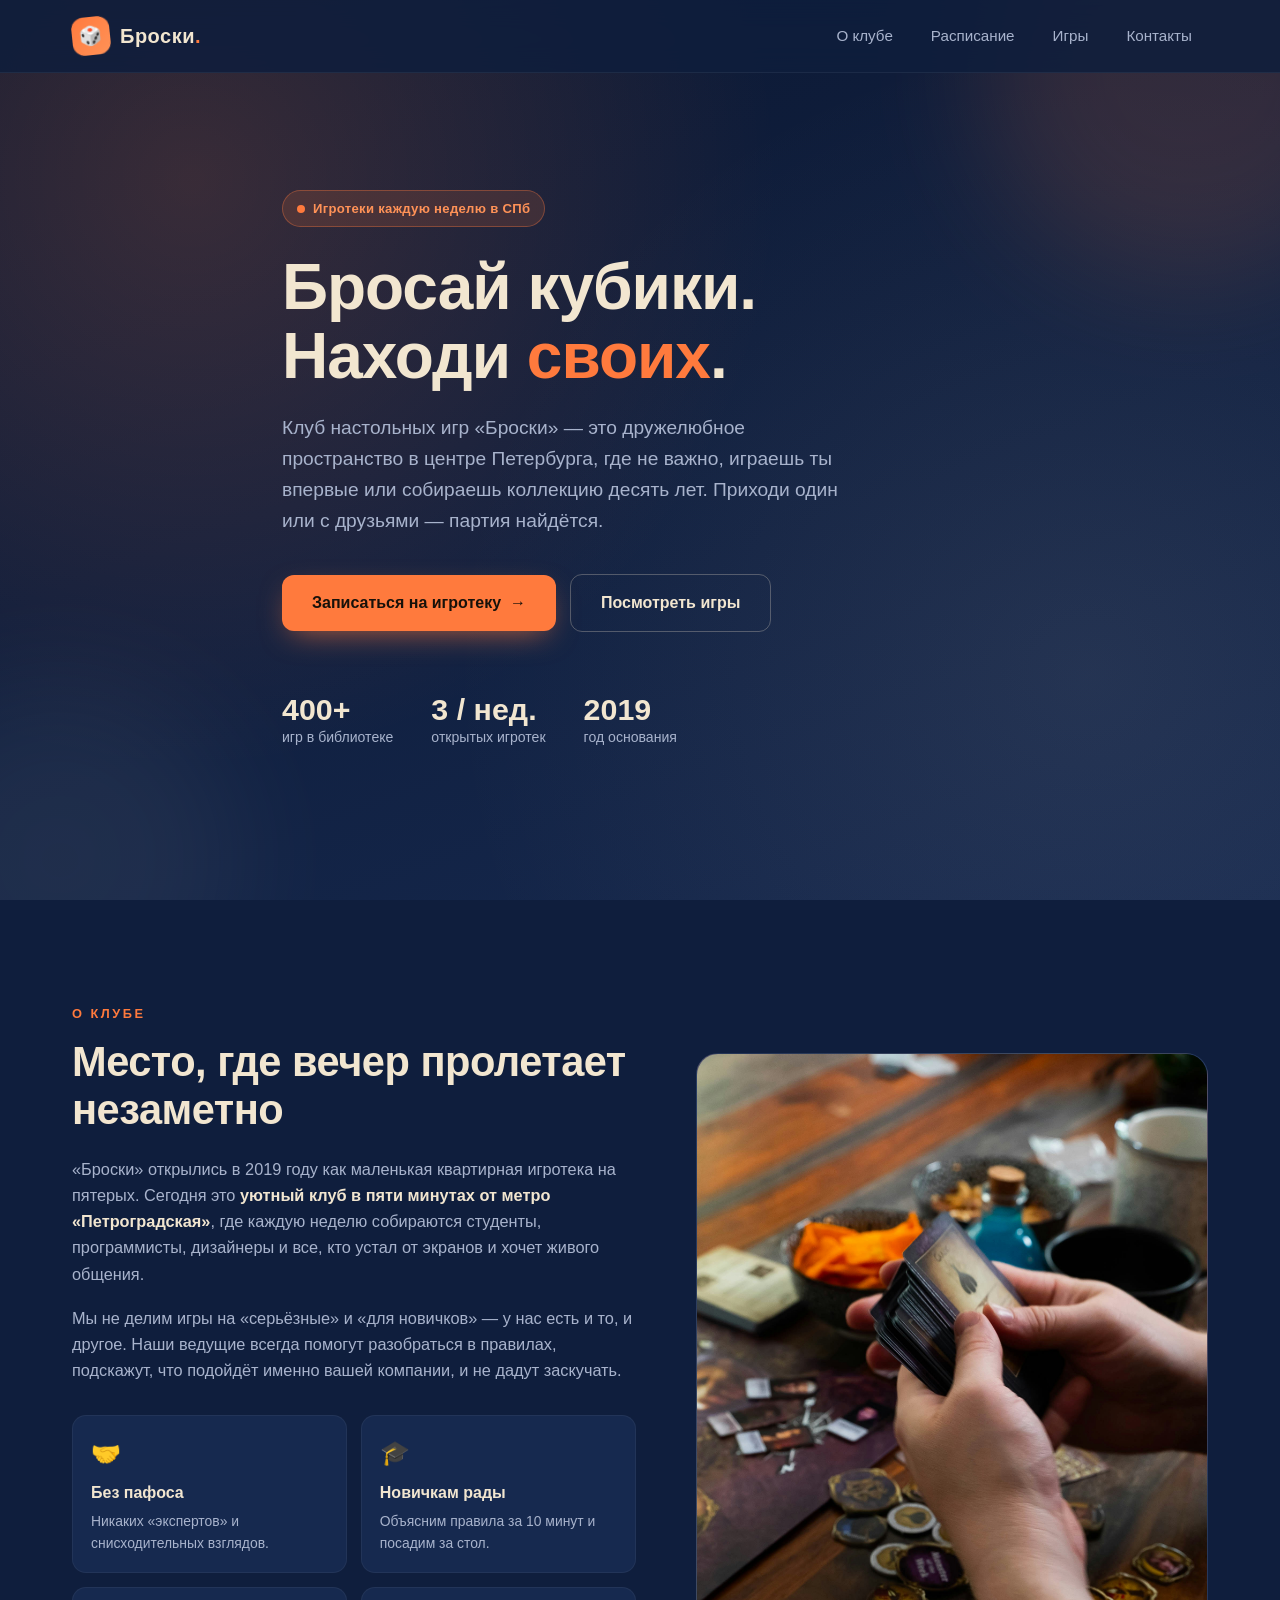
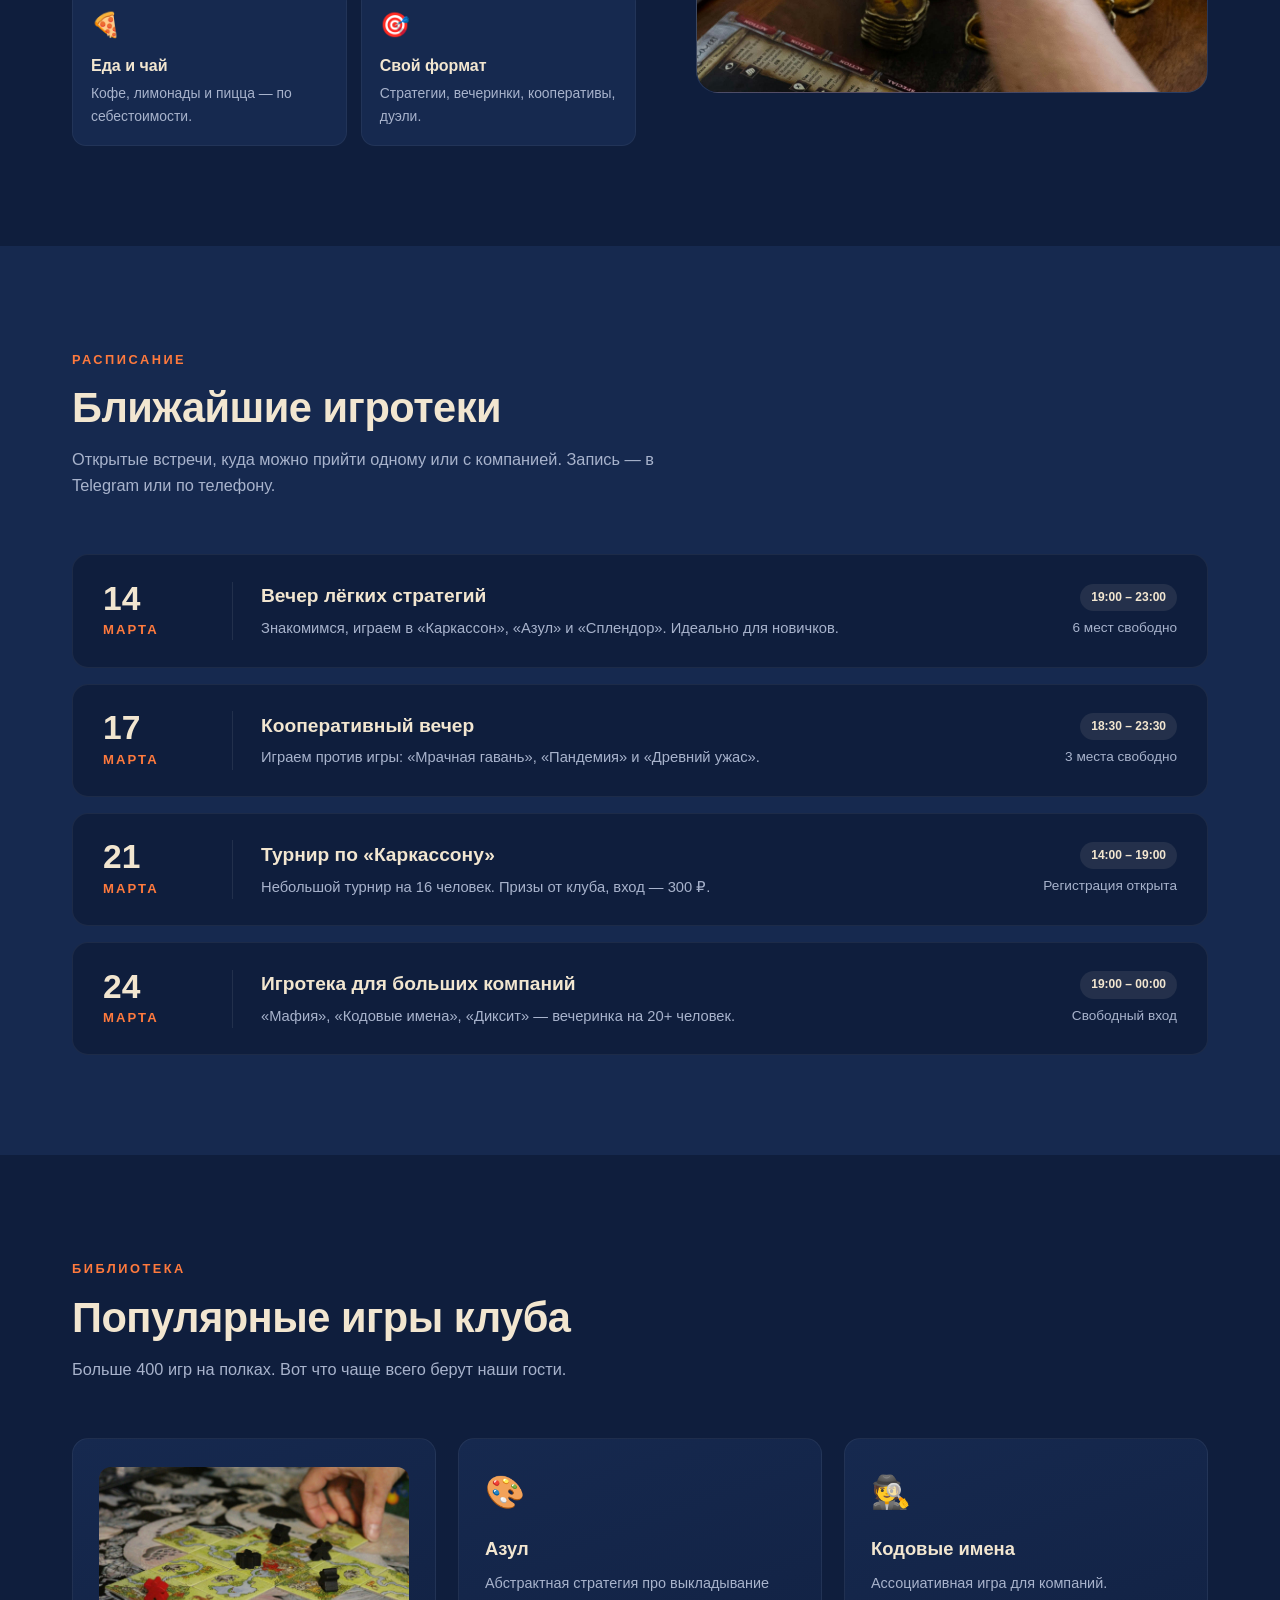
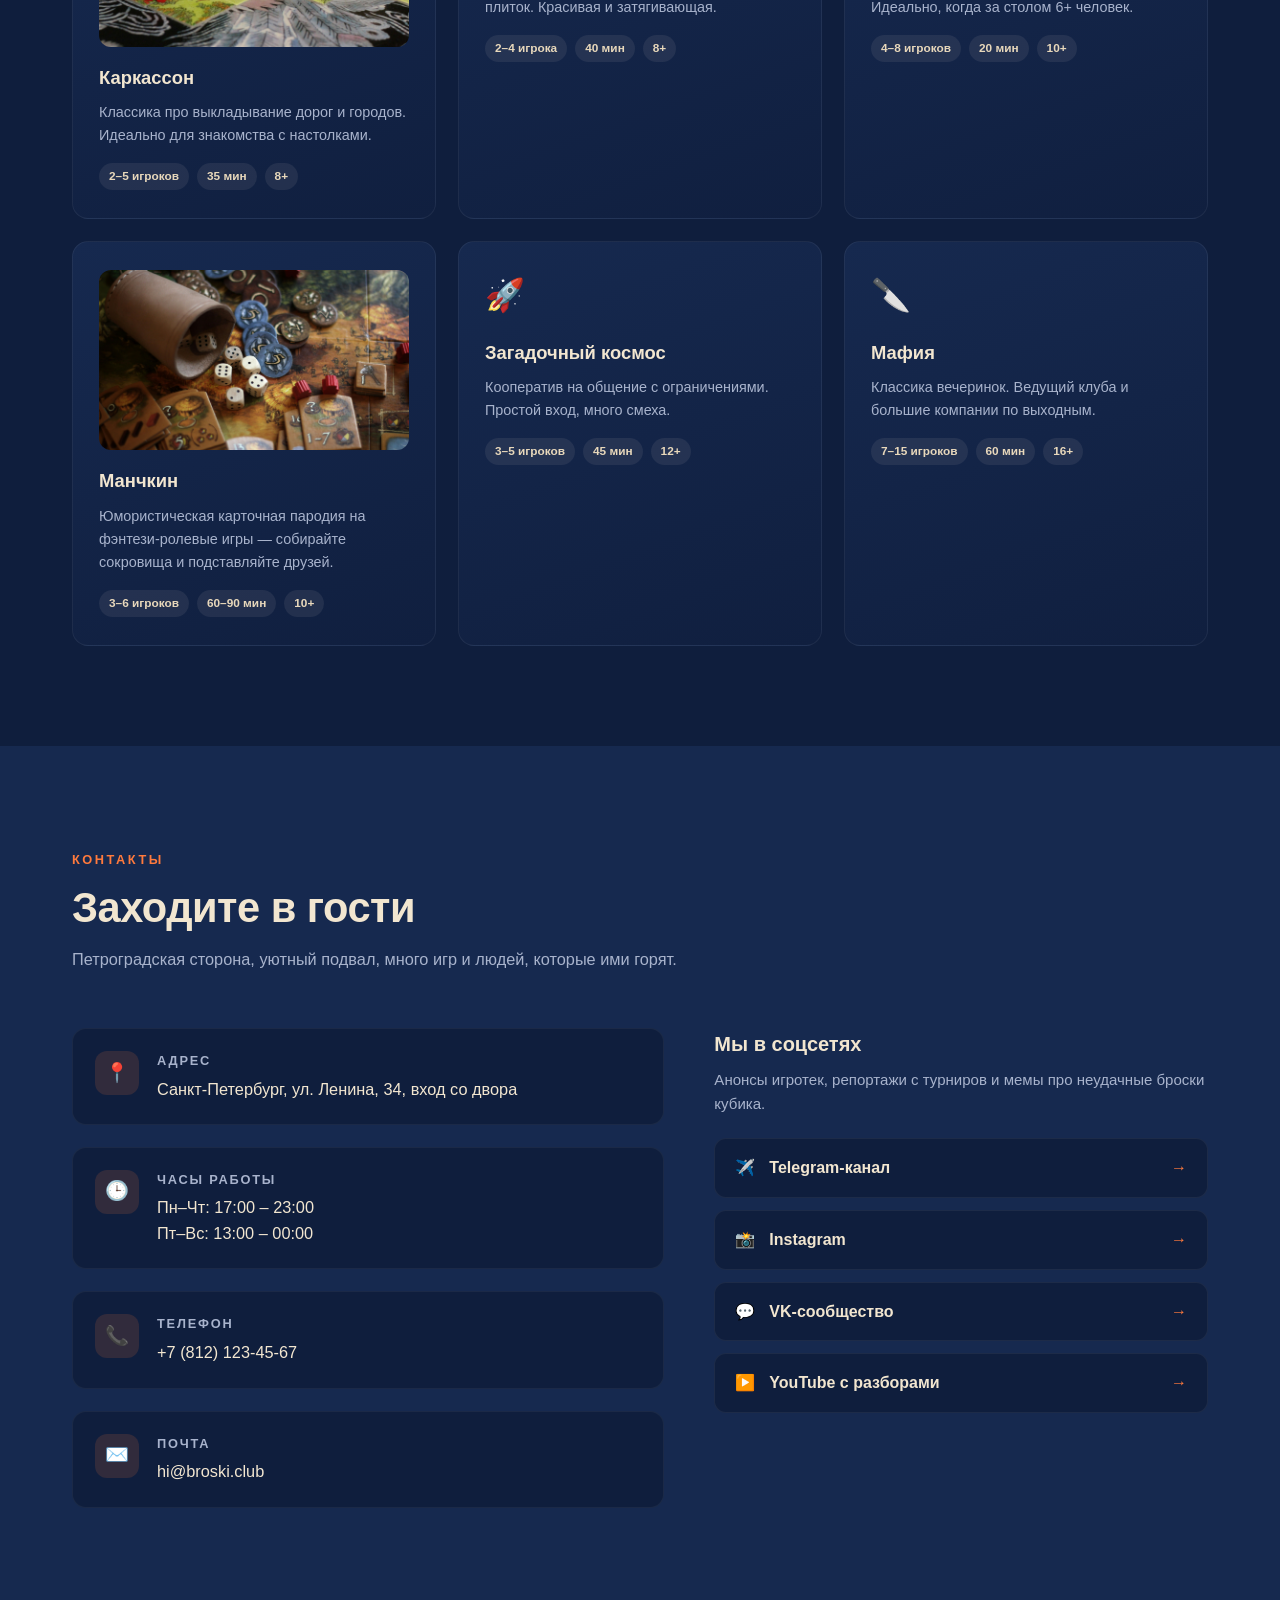
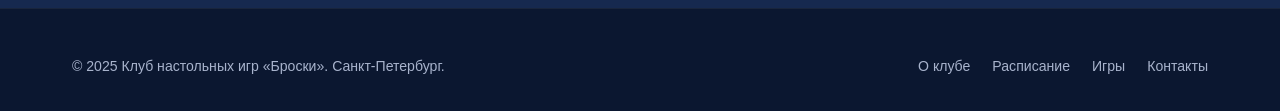
==== commit 6608c26d: "fixed bug" ====
--- a/index.html
+++ b/index.html
@@ -1,5 +1,7 @@
-
-
+<!DOCTYPE html>
+<html lang="ru">
+<head>
+<meta charset="UTF-8">
 <meta name="viewport" content="width=device-width, initial-scale=1.0">
 <title>Броски — клуб настольных игр в Санкт-Петербурге</title>
 <link rel="stylesheet" href="css/style.css">
